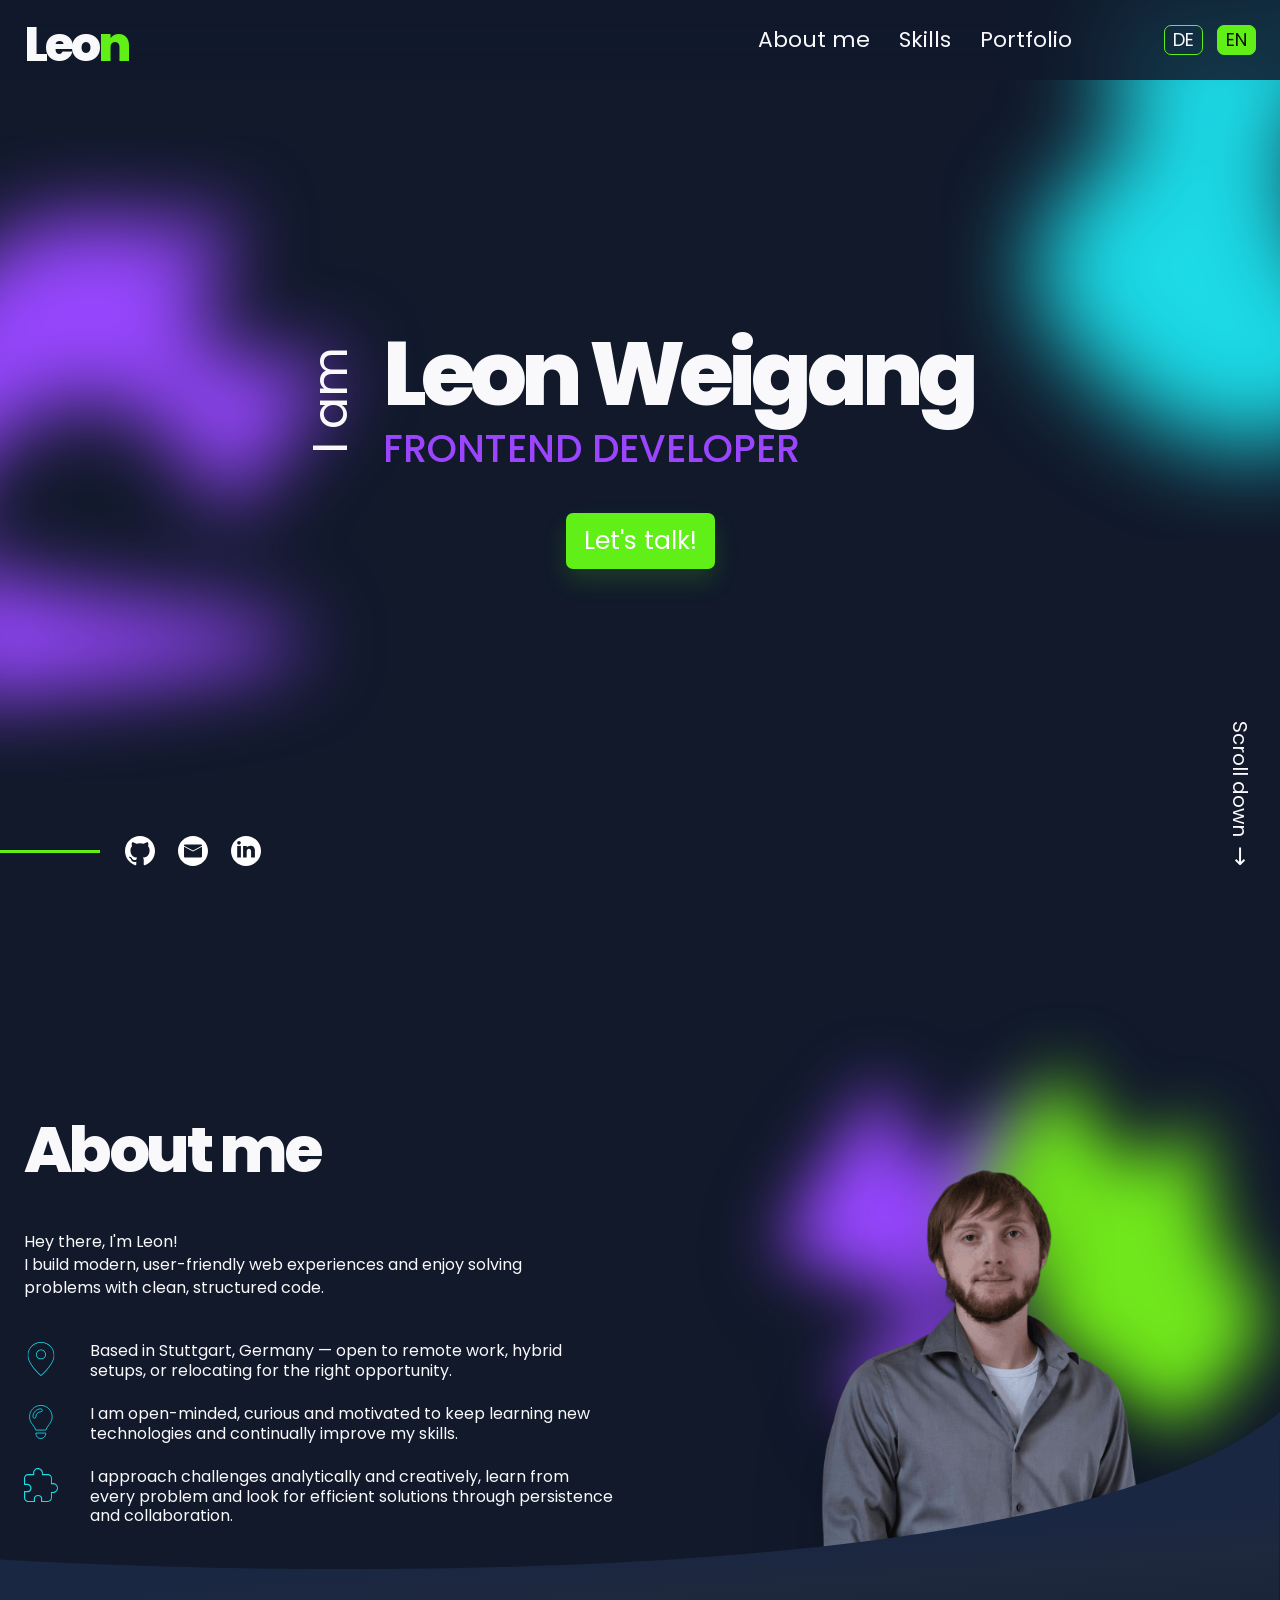
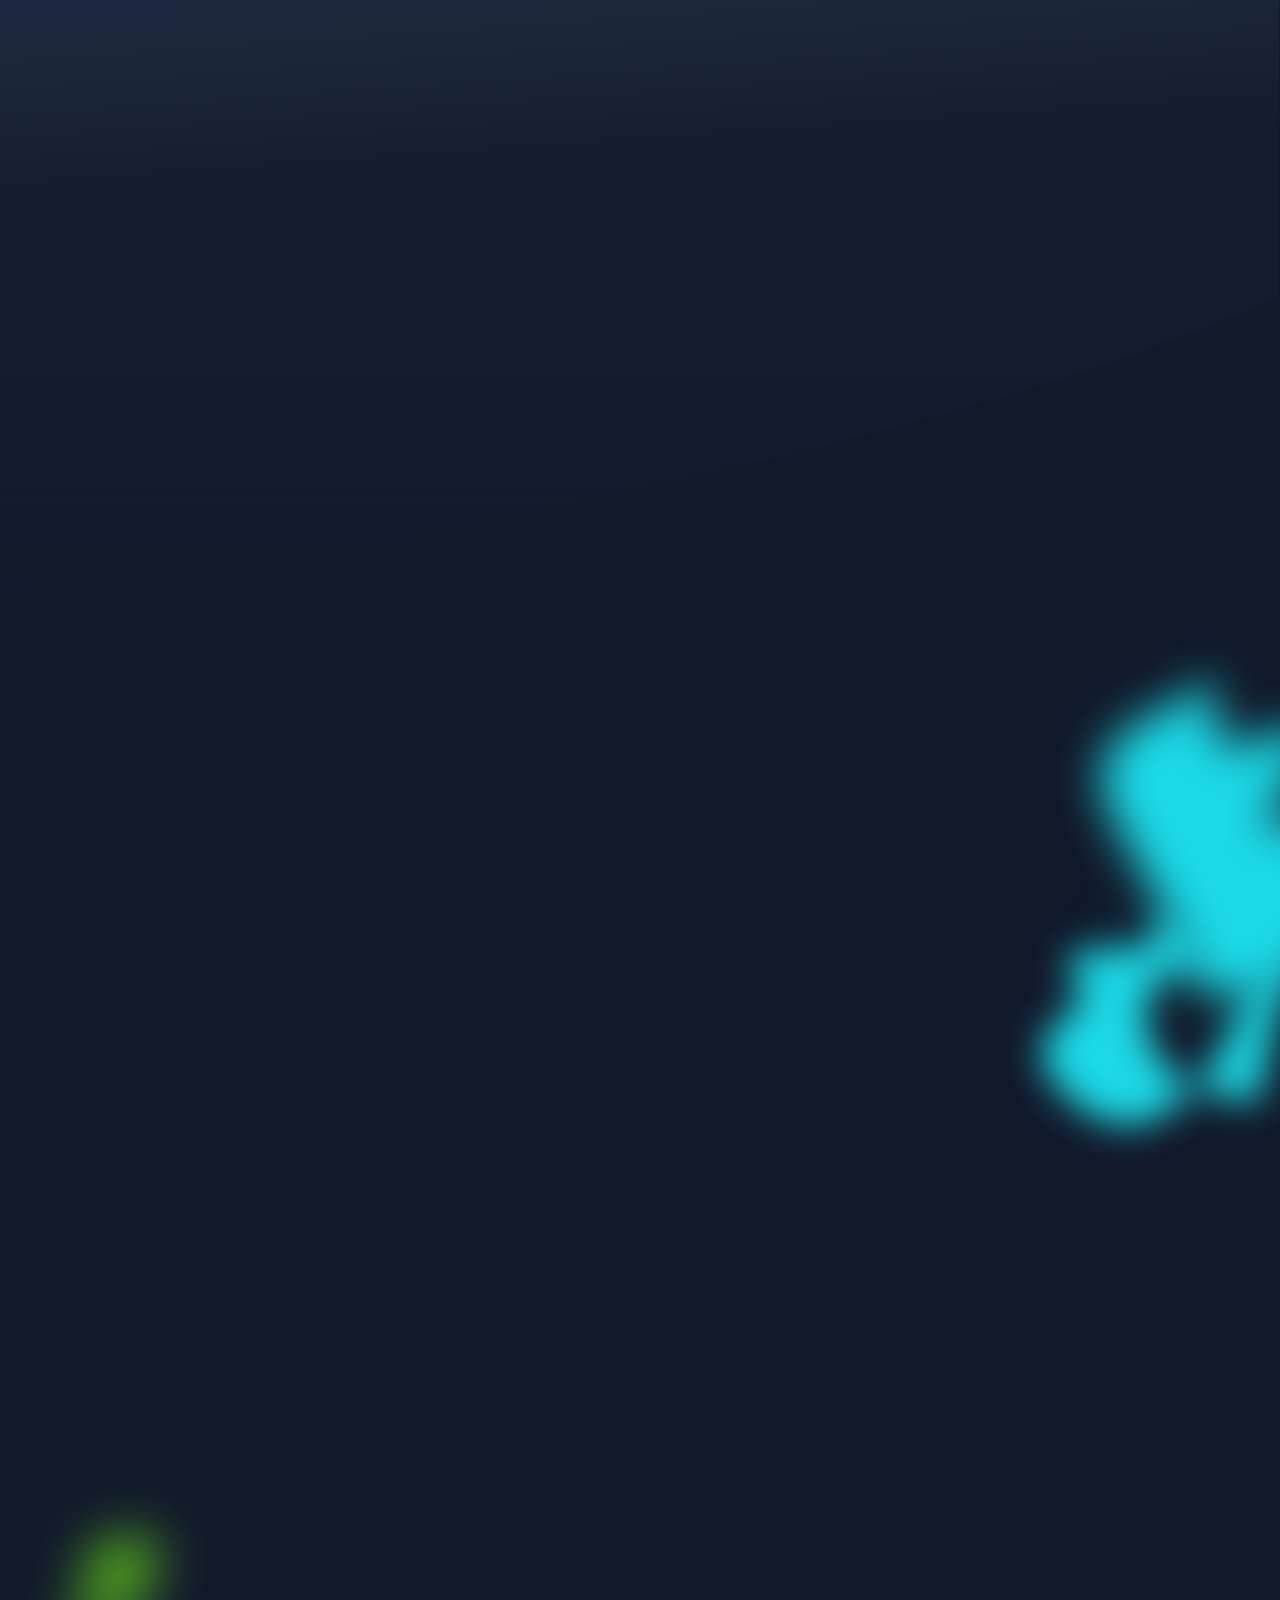
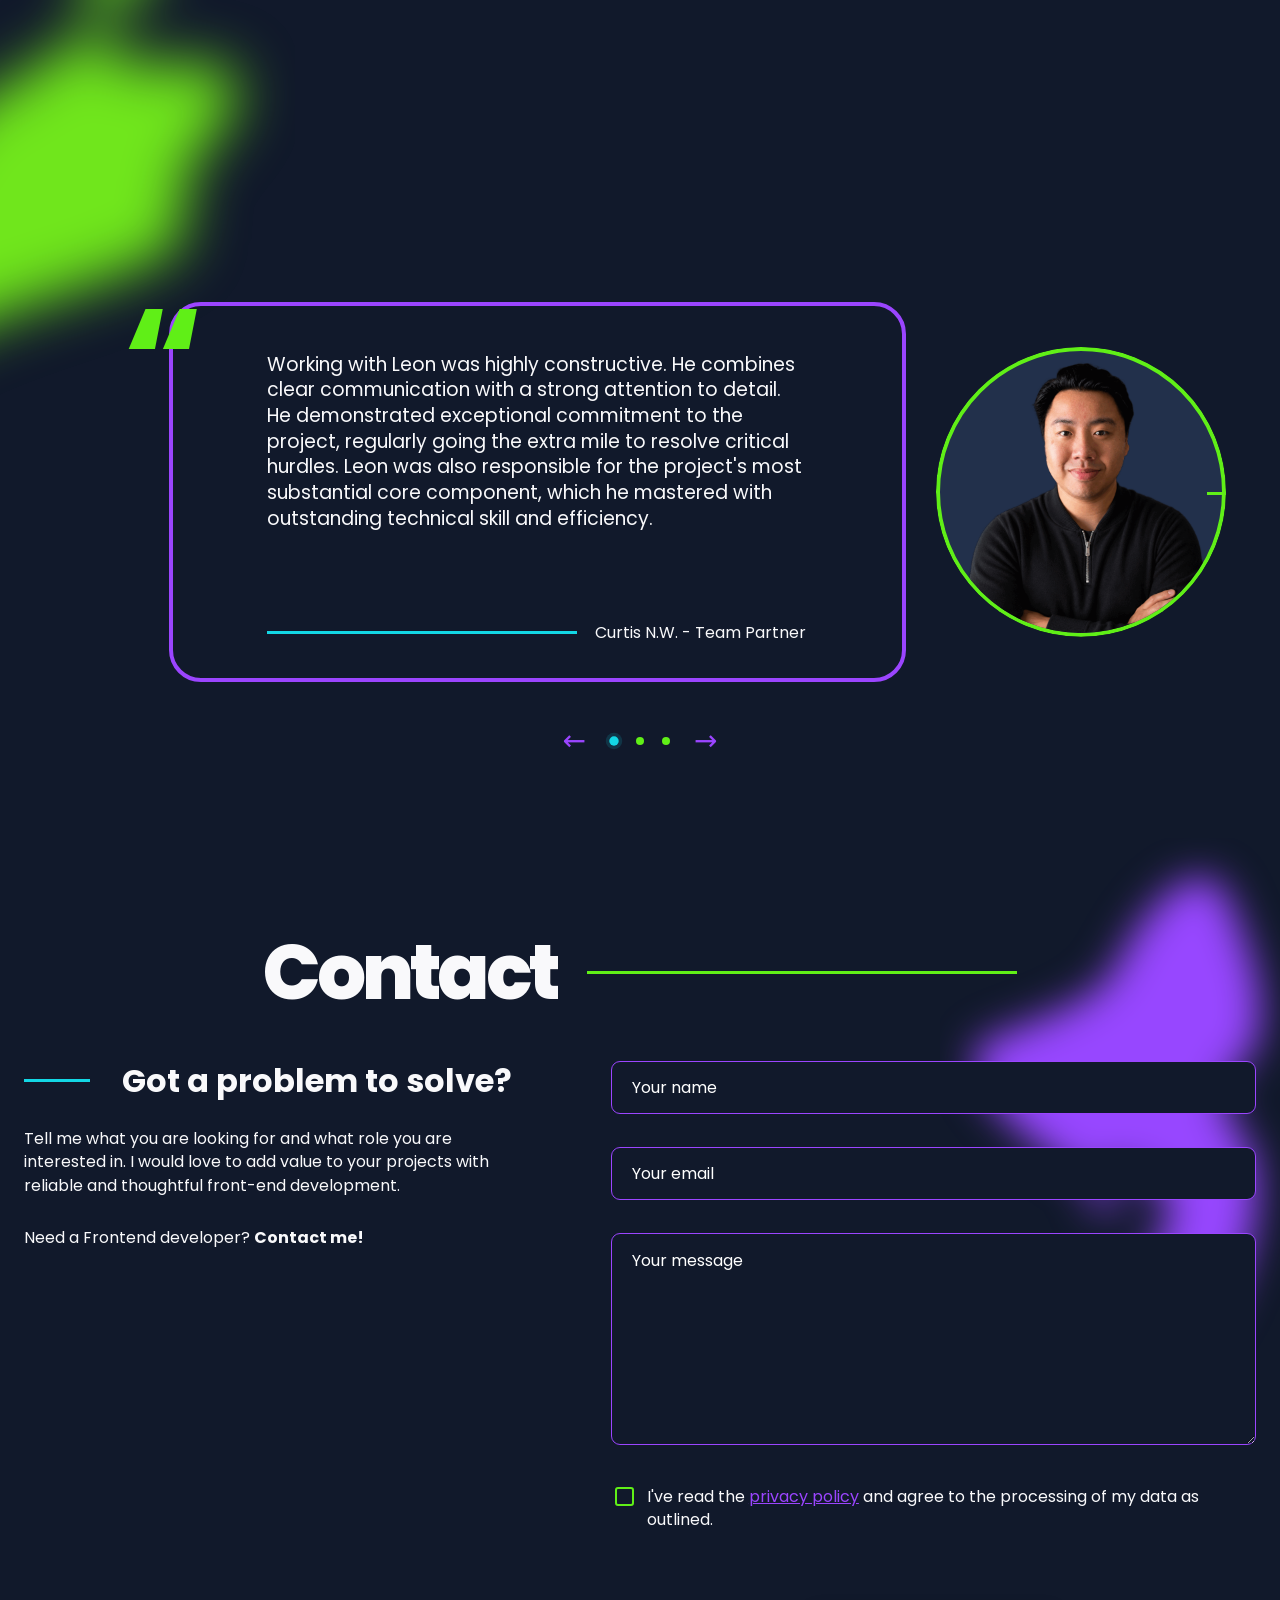
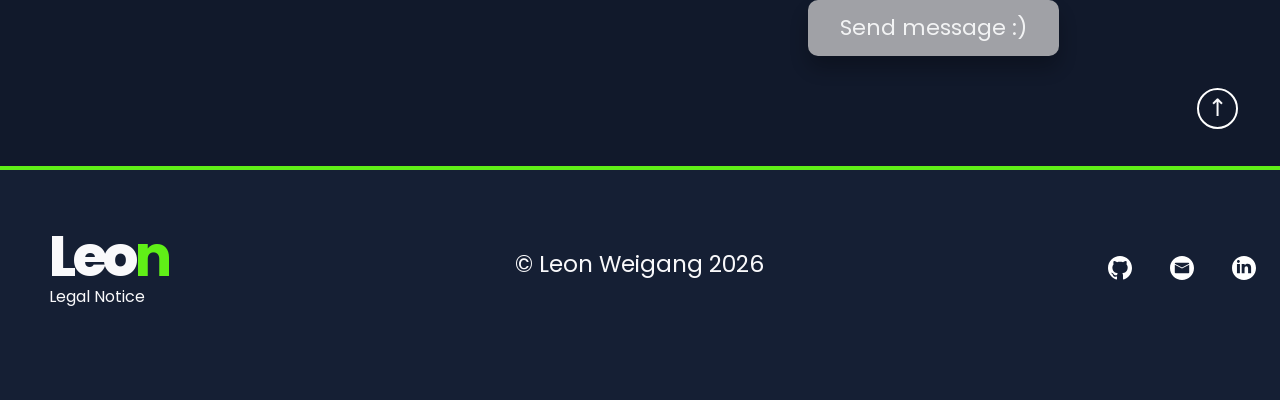
==== index.html @ b639a81b "Update: Enhance email validation, improve mobile menu functionality, and refine styles across variou" ====
<!doctype html>
<html lang="en">

<head>
  <meta charset="utf-8">
  <meta name="viewport" content="width=device-width, initial-scale=1">
  <meta name="description" content="Portfolio of Leon Weigang, Frontend Developer.">
  <meta name="theme-color" content="#11192b">
  <title>Leon Weigang | Portfolio</title>
  <link rel="icon" href="assets/favicon.svg" type="image/svg+xml">
  <link rel="preconnect" href="https://fonts.googleapis.com">
  <link rel="preconnect" href="https://fonts.gstatic.com" crossorigin>
  <link href="https://fonts.googleapis.com/css2?family=Poppins:wght@400;500;600;700;800&display=swap" rel="stylesheet">
  <link rel="stylesheet" href="style.css">
  <script type="module" src="script.js"></script>
</head>

<body>
  <a class="skip-link" href="#main-content" data-i18n="skipContent">Skip to content</a>

  <header class="site-header" id="site-header">
    <div class="page-container header-inner">
      <a class="logo" href="#hero" aria-label="Leon Weigang home" data-i18n-aria="homeAria">
        <span class="logo-white">Leo</span><span class="logo-accent">n</span>
      </a>

      <nav class="desktop-nav" aria-label="Primary navigation">
        <a href="#about" data-i18n="navAbout">About me</a>
        <a href="#skills" data-i18n="navSkills">Skills</a>
        <a href="#portfolio" data-i18n="navPortfolio">Portfolio</a>
      </nav>

      <div class="header-right">
        <div class="language-switch" aria-label="Language switcher" data-i18n-aria="languageSwitcher">
          <button type="button" class="language-button" data-language="de" aria-pressed="false">DE</button>
          <button type="button" class="language-button is-active" data-language="en" aria-pressed="true">EN</button>
        </div>
        <button class="menu-toggle" type="button" aria-expanded="false" aria-controls="mobile-menu"
          aria-label="Open menu" data-i18n-aria="menuOpen">
          <span></span><span></span><span></span>
        </button>
      </div>
    </div>
  </header>

  <aside class="mobile-menu" id="mobile-menu" aria-hidden="true">
    <nav class="mobile-nav" aria-label="Mobile navigation" data-i18n-aria="mobileNavigation">
      <a href="#about" data-i18n="navAbout">About me</a>
      <a href="#skills" data-i18n="navSkills">Skills</a>
      <a href="#portfolio" data-i18n="navPortfolio">Portfolio</a>
      <div class="mobile-nav-footer">
        <button type="button" class="language-button" data-language="de" aria-pressed="false">DE</button>
        <button type="button" class="language-button is-active" data-language="en" aria-pressed="true">EN</button>
      </div>
    </nav>
  </aside>

  <main id="main-content">
    <section class="hero" id="hero" aria-labelledby="hero-title">
      <img class="bg-glow hero-glow-purple" src="assets/backgrounds/purple_shadow_cutted.svg" alt="" aria-hidden="true">
      <img class="bg-glow hero-glow-purple-2" src="assets/backgrounds/blue_shadow_cutted.svg" alt="" aria-hidden="true">

      <div class="page-container hero-content reveal reveal-up">
        <div class="hero-title-row">
          <p class="hero-i-am" data-i18n="heroIAm">I am</p>
          <div>
            <h1 id="hero-title">Leon Weigang</h1>
            <p class="hero-role" data-i18n="heroRole">FRONTEND DEVELOPER</p>
          </div>
        </div>
        <a class="cta-button hero-button" href="#contact" data-i18n="heroCta">Let's talk!</a>
      </div>

      <div class="hero-socials reveal reveal-left" style="--reveal-delay: .25s">
        <span class="accent-line" aria-hidden="true"></span>
        <a href="https://github.com/LeonWeigang-Dev" target="_blank" rel="noopener noreferrer" aria-label="GitHub">
          <img src="assets/hero_section/github_icon.svg" alt="">
        </a>
        <a href="mailto:maxim.orlando@web.de" aria-label="Email">
          <img src="assets/hero_section/mail_icon.svg" alt="">
        </a>
        <a href="https://www.linkedin.com/in/leon-weigang-89b358378/" target="_blank" rel="noopener noreferrer"
          aria-label="LinkedIn">
          <img src="assets/hero_section/linkedin_icon.svg" alt="">
        </a>
      </div>

      <a class="scroll-down" href="#about" aria-label="Scroll to About me" data-i18n-aria="scrollAbout">
        <span data-i18n="scrollDown">Scroll down</span><span class="scroll-arrow" aria-hidden="true">↓</span>
      </a>
    </section>

    <section class="about section" id="about" aria-labelledby="about-title">
      <div class="about-bg-shape" aria-hidden="true"></div>
      <div class="about-bg-green">
        <img src="assets/backgrounds/photo_shadows.svg" alt="" aria-hidden="true">
      </div>
      <div class="page-container about-grid">
        <div class="about-copy reveal reveal-left">
          <h2 class="section-title" data-i18n="aboutTitle">About me</h2>
          <p class="lead-copy" data-i18n-html="aboutLead">Hey there, I'm Leon!<br>
            I'm a frontend developer who enjoys turning ideas into intuitive, responsive and accessible web
            experiences.<br>
            I love learning, improving my skills and creating clean solutions with attention to detail.<br><br>
            Let's connect and create something amazing together!</p>

          <ul class="about-points">
            <li>
              <img src="assets/aboutme_section/located_icon.svg" alt="" aria-hidden="true">
              <span data-i18n="aboutLocated">Where are you located? Are you open to different ways of working, such as
                working remotely or even relocating?</span>
            </li>
            <li>
              <img src="assets/aboutme_section/mindset_icon.svg" alt="" aria-hidden="true">
              <span data-i18n="aboutMindset">Show that you are open-minded. Are you enthusiastic about learning new
                technologies and continually improving your skills?</span>
            </li>
            <li>
              <img src="assets/aboutme_section/problem_icon.svg" alt="" aria-hidden="true">
              <span data-i18n="aboutProblem">A brief description of your problem-solving approach. Do you learn from
                each challenge and search for the most efficient solution? You can include keywords like: analytical
                thinking, creativity, persistence and collaboration.</span>
            </li>
          </ul>
        </div>

        <div class="about-photo-wrap reveal reveal-right" style="--reveal-delay: .1s">
          <img class="about-photo" src="assets/aboutme_section/leon_foto.png" alt="Portrait of Leon Weigang">
        </div>
      </div>
    </section>

    <section class="skills section" id="skills" aria-labelledby="skills-title">
      <img class="skills-bg-image" src="assets/skills_section/bg_skills_about_section.svg" alt="" aria-hidden="true">
      <img class="skills-cyan-glow" src="assets/backgrounds/blue_shadow_2.svg" alt="" aria-hidden="true">
      <div class="page-container skills-grid">
        <div class="skills-list reveal reveal-left">
          <div class="skill-item"><img src="assets/skills_section/html_icon.svg" alt=""><strong>HTML</strong></div>
          <div class="skill-item"><img src="assets/skills_section/css_icon.svg" alt=""><strong>CSS</strong></div>
          <div class="skill-item"><img src="assets/skills_section/javascript_icon.svg"
              alt=""><strong>JavaScript</strong></div>
          <div class="skill-item"><img src="assets/skills_section/typescript_icon.svg"
              alt=""><strong>TypeScript</strong></div>
          <div class="skill-item"><img src="assets/skills_section/angular_icon.svg" alt=""><strong>Angular</strong>
          </div>
          <div class="skill-item"><img src="assets/skills_section/supabase_icon.svg" alt=""><strong>Supabase</strong>
          </div>
          <div class="skill-item"><img src="assets/skills_section/git_icon.svg" alt=""><strong>Git</strong></div>
          <div class="skill-item"><img src="assets/skills_section/api_icon.svg" alt=""><strong>REST-API</strong></div>
          <div class="skill-item"><img src="assets/skills_section/scrum_icon.svg" alt=""><strong>Scrum</strong></div>
          <div class="skill-item"><img src="assets/skills_section/material_design_icon.svg"
              alt=""><strong>Material<br>design</strong></div>
          <div class="skill-item learning" tabindex="0" aria-describedby="learning-popup">
            <img src="assets/skills_section/more_learning_icon.svg" alt="">
            <strong>Continually<br>learning</strong>
            <div class="skill-learning-popup" id="learning-popup" role="tooltip" aria-hidden="true">
              <p data-i18n="learningPopup">I have a special interest in learning</p>
              <div class="skill-learning-popup-items">
                <span data-i18n="learningPython">Python</span>
                <span data-i18n="learningKi">Ki</span>
              </div>
            </div>
          </div>
        </div>

        <div class="skills-copy reveal reveal-right">
          <div class="title-with-line">
            <h2 class="section-title" id="skills-title" data-i18n="skillsTitle">Skills</h2>
            <span aria-hidden="true"></span>
          </div>
          <p data-i18n="skillsText">Highlight your experience of working on different projects using different front-end
            technologies (such as HTML, CSS, JavaScript, etc.) and emphasise your openness to learning and adapting to
            new technologies. Mention the importance of continuing education to keep up with the rapid changes in web
            development.</p>
          <h3 data-i18n-html="skillsQuestion">Looking for <span>another skill?</span></h3>
          <p data-i18n="skillsQuestionText">Reveal enthusiasm for learning new technologies and frameworks.</p>
          <a class="cta-button" href="#contact" data-i18n="getInTouch">Get in touch</a>
        </div>
      </div>
    </section>

    <section class="portfolio section" id="portfolio" aria-labelledby="portfolio-title">
      <img class="portfolio-cyan" src="assets/backgrounds/blue_shadow_1.svg" alt="" aria-hidden="true">
      <img class="portfolio-green" src="assets/backgrounds/green_shadow_skills_portfolio.svg" alt="" aria-hidden="true">
      <div class="page-container portfolio-inner">
        <div class="portfolio-heading reveal reveal-left">
          <div class="heading-accent" aria-hidden="true"></div>
          <div>
            <h2 class="section-title" id="portfolio-title" data-i18n="portfolioTitle">Portfolio</h2>
            <p data-i18n-html="portfolioText">Explore a selection of my work here – Interact with projects<br
                class="desktop-only"> to see my skills in action.</p>
          </div>
        </div>

        <div class="portfolio-grid">
          <article class="project-card reveal reveal-up" style="--reveal-delay: .05s">
            <img class="project-image" src="assets/portfolio_section/elpolloloco_portfolio.png"
              alt="El Pollo Loco project preview" data-i18n-alt="altElPolloLoco">
            <div class="project-hover project-overlay">
              <div class="project-actions">
                <a class="project-button project-button-github" href="https://github.com/LeonWeigang-Dev/el_pollo_loco"
                  target="_blank" rel="noopener noreferrer" data-i18n="github">Github</a>
                <a class="project-button project-button-live"
                  href="https://leonweigang.developerakademie.net/el_pollo_loco/" target="_blank"
                  rel="noopener noreferrer" data-i18n="liveTest">Live test</a>
              </div>
              <div class="project-info">
                <h3 data-i18n="projectElPolloLocoTitle">El Pollo Loco</h3>
                <p data-i18n="projectElPolloLocoDescription">Jump, run and throw game based on object-oriented approach.
                  Help Pepe to find coins and tabasco salsa to fight against the crazy hen.</p>
                <p class="project-tech" data-i18n="projectElPolloLocoTech">JavaScript | HTML | CSS</p>
              </div>
            </div>
          </article>

          <article class="project-card reveal reveal-up" style="--reveal-delay: .1s">
            <img class="project-image" src="assets/portfolio_section/join_portfolio.png" alt="JOIN project preview"
              data-i18n-alt="altJoin">
            <div class="project-hover project-overlay">
              <div class="project-actions">
                <a class="project-button project-button-github" href="https://github.com/LeonWeigang-Dev/join"
                  target="_blank" rel="noopener noreferrer" data-i18n="github">Github</a>
                <a class="project-button project-button-live" href="https://leonweigang.developerakademie.net/join/"
                  target="_blank" rel="noopener noreferrer" data-i18n="liveTest">Live test</a>
              </div>
              <div class="project-info">
                <h3 data-i18n="projectJoinTitle">Join</h3>
                <p data-i18n="projectJoinDescription">Task manager inspired by the Kanban System. Create and organize
                  tasks using drag and drop functions, assign users and categories.</p>
                <p class="project-tech" data-i18n="projectJoinTech">Angular | TypeScript | HTML | CSS | Firebase</p>
              </div>
            </div>
          </article>

          <!-- <article class="project-card reveal reveal-up" style="--reveal-delay: .15s">
            <img class="project-image" src="assets/portfolio_section/daBubble_portfolio.png"
              alt="daBubble project preview" data-i18n-alt="altDaBubble">
            <div class="project-hover project-overlay">
              <div class="project-actions">
                <a class="project-button project-button-github" href="#"
                  aria-disabled="true" data-i18n="github">Github</a>
                <a class="project-button project-button-live" href="#"
                  aria-disabled="true" data-i18n="liveTest">Live test</a>
              </div>
              <div class="project-info">
                <h3 data-i18n="projectDaBubbleTitle">daBubble</h3>
                <p data-i18n="projectPlaceholderDescription">Add the project description here.</p>
                <p class="project-tech" data-i18n="projectPlaceholderTech">Add technologies here.</p>
              </div>
            </div>
          </article> -->

          <!-- <article class="project-card reveal reveal-up" style="--reveal-delay: .2s">
            <img class="project-image" src="assets/portfolio_section/pokedex_portfolio.png"
              alt="Pokédex project preview" data-i18n-alt="altPokedex">
            <div class="project-hover project-overlay">
              <div class="project-actions">
                <a class="project-button project-button-github" href="#"
                  aria-disabled="true" data-i18n="github">Github</a>
                <a class="project-button project-button-live" href="#"
                  aria-disabled="true" data-i18n="liveTest">Live test</a>
              </div>
              <div class="project-info">
                <h3 data-i18n="projectPokedexTitle">Pokédex</h3>
                <p data-i18n="projectPlaceholderDescription">Add the project description here.</p>
                <p class="project-tech" data-i18n="projectPlaceholderTech">Add technologies here.</p>
              </div>
            </div>
          </article> -->
        </div>
      </div>
    </section>

    <section class="testimonial section" aria-labelledby="testimonial-title">
      <h2 id="testimonial-title" class="sr-only" data-i18n="testimonialSection">Testimonials</h2>
      <div class="page-container testimonial-inner reveal reveal-up">
        <div class="quote-mark" aria-hidden="true">“</div>
        <article class="testimonial-card" aria-live="polite">
          <p data-testimonial-text>Working with Leon was highly constructive. He combines clear communication with a
            strong attention to detail. He demonstrated exceptional commitment to the project, regularly going the extra
            mile to resolve critical hurdles. Leon was also responsible for the project's most substantial core
            component,
            which he mastered with outstanding technical skill and efficiency.</p>
          <div class="testimonial-author-line">
            <span></span>
            <span data-testimonial-author>Curtis N.W. - Team Partner</span>
          </div>
        </article>
        <div class="testimonial-person">
          <img src="assets/testimonial_section/curtis.png" alt="testimonial portrait" data-testimonial-image>
        </div>
      </div>
      <div class="testimonial-controls" aria-label="Testimonial controls" data-i18n-aria="testimonialControls">
        <button type="button" aria-label="Previous testimonial" data-i18n-aria="previousTestimonial">←</button>
        <button type="button" class="dot is-active" aria-label="Testimonial 1" data-testimonial-index="0"></button>
        <button type="button" class="dot" aria-label="Testimonial 2" data-testimonial-index="1"></button>
        <button type="button" class="dot" aria-label="Testimonial 3" data-testimonial-index="2"></button>
        <button type="button" aria-label="Next testimonial" data-i18n-aria="nextTestimonial">→</button>
      </div>
    </section>

    <section class="contact section" id="contact" aria-labelledby="contact-title">
      <img class="contact-purple" src="assets/backgrounds/purple_shadow_footer_V2.svg" alt="" aria-hidden="true">
      <div class="page-container contact-inner">
        <div class="contact-heading reveal reveal-up">
          <h2 class="section-title" id="contact-title" data-i18n="contactTitle">Contact</h2>
          <span aria-hidden="true"></span>
        </div>
        <div class="contact-grid">
          <div class="contact-copy reveal reveal-left">
            <div class="contact-copy-title"><span aria-hidden="true"></span>
              <h3 data-i18n="contactHeading">Got a problem to solve?</h3>
            </div>
            <p data-i18n="contactText">Encourage people to contact you and describe what role you are interested in.
              Show that you will add value to their projects through your work.</p>
            <p data-i18n-html="contactCta">Need a Frontend developer? <strong>Contact me!</strong></p>
          </div>

          <form class="contact-form reveal reveal-right" id="contact-form" action="send_mail.php" method="post"
            novalidate>
            <label>
              <span class="sr-only" data-i18n="nameLabel">Your name</span>
              <input id="name" name="name" type="text" autocomplete="name" placeholder="Your name"
                data-i18n-placeholder="namePlaceholder" minlength="2" required>
            </label>
            <p class="field-error" id="name-error" aria-live="polite"></p>
            <label>
              <span class="sr-only" data-i18n="emailLabel">Your email</span>
              <input id="email" name="email" type="email" autocomplete="email" placeholder="Your email"
                data-i18n-placeholder="emailPlaceholder" required>
            </label>
            <p class="field-error" id="email-error" aria-live="polite"></p>
            <label>
              <span class="sr-only" data-i18n="messageLabel">Your message</span>
              <textarea id="message" name="message" rows="6" minlength="10" placeholder="Your message"
                data-i18n-placeholder="messagePlaceholder" required></textarea>
            </label>
            <p class="field-error" id="message-error" aria-live="polite"></p>
            <label class="privacy-row">
              <input id="privacy" name="privacy" type="checkbox" required>
              <span data-i18n-html="privacyConsent">I've read the <a href="privacy-policy.html">privacy policy</a> and
                agree to the processing of my data as outlined.</span>
            </label>
            <p class="field-error" id="privacy-error" aria-live="polite"></p>
            <button class="send-button" id="submit-button" type="submit" disabled data-i18n="sendMessage">Send message
              :)</button>
            <p class="form-status" id="form-status" role="status" aria-live="polite"></p>
          </form>
        </div>
        <a class="back-to-top" href="#hero" aria-label="Back to top" data-i18n-aria="backToTop">↑</a>
      </div>
    </section>
  </main>

  <footer class="footer">
    <div class="page-container footer-inner">
      <div class="footer-left">
        <a class="footer-logo" href="legal-notice.html" aria-label="Leon Weigang home"><span>Leo</span><b>n</b></a>
        <a href="legal-notice.html" data-i18n="legalNotice">Legal Notice</a>
      </div>
      <p>© Leon Weigang 2026</p>
      <div class="footer-socials">
        <a href="https://github.com/LeonWeigang-Dev" target="_blank" rel="noopener noreferrer" aria-label="GitHub"><img
            src="assets/footer_section/github_icon.svg" alt=""></a>
        <a href="mailto:maxim.orlando@web.de" aria-label="Email"><img src="assets/footer_section/mail_icon.svg"
            alt=""></a>
        <a href="https://www.linkedin.com/in/leon-weigang-89b358378/" target="_blank" rel="noopener noreferrer"
          aria-label="LinkedIn"><img src="assets/footer_section/linkedIn_icon.svg" alt=""></a>
      </div>
    </div>
  </footer>
</body>

</html>
---- style.css ----
@import url("./styles/base.css");
@import url("./styles/header-footer.css");
@import url("./styles/sections.css");
@import url("./styles/animations.css");
@import url("./styles/legal.css");
@import url("./styles/responsive.css");
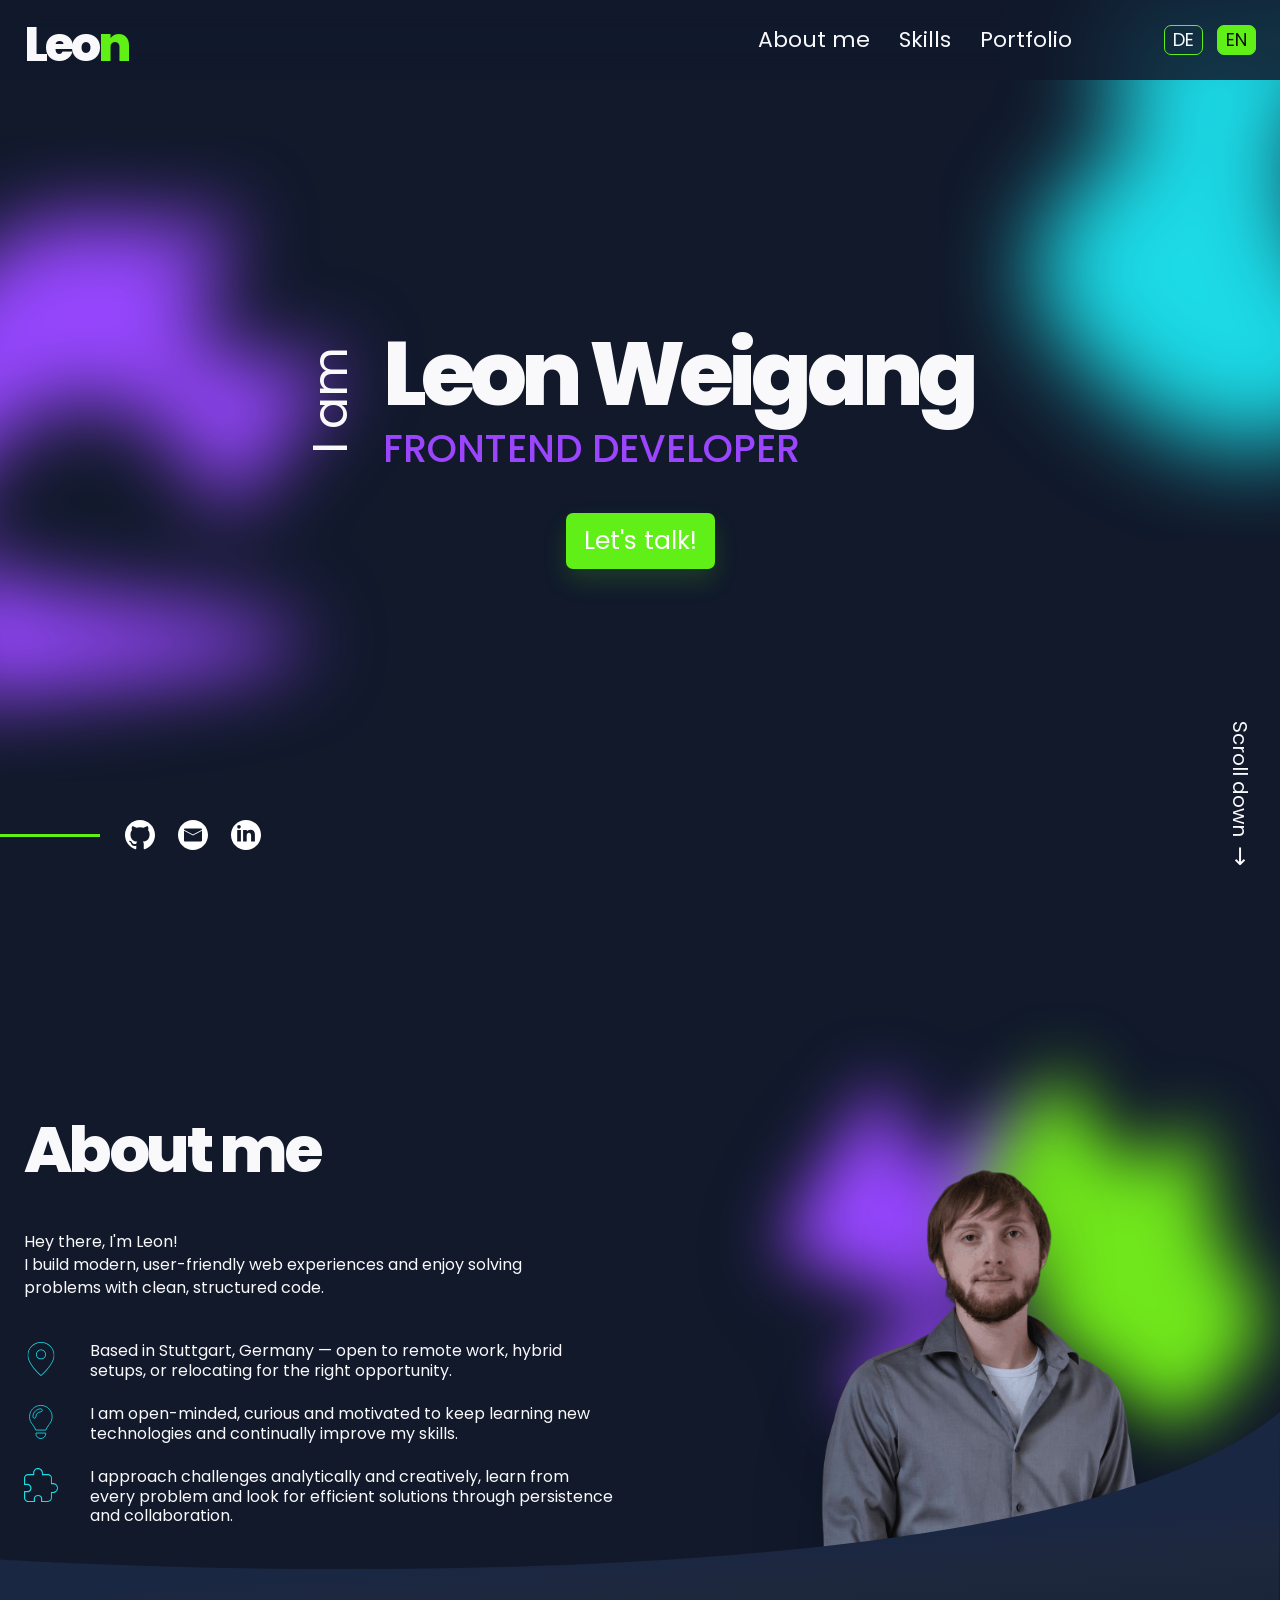
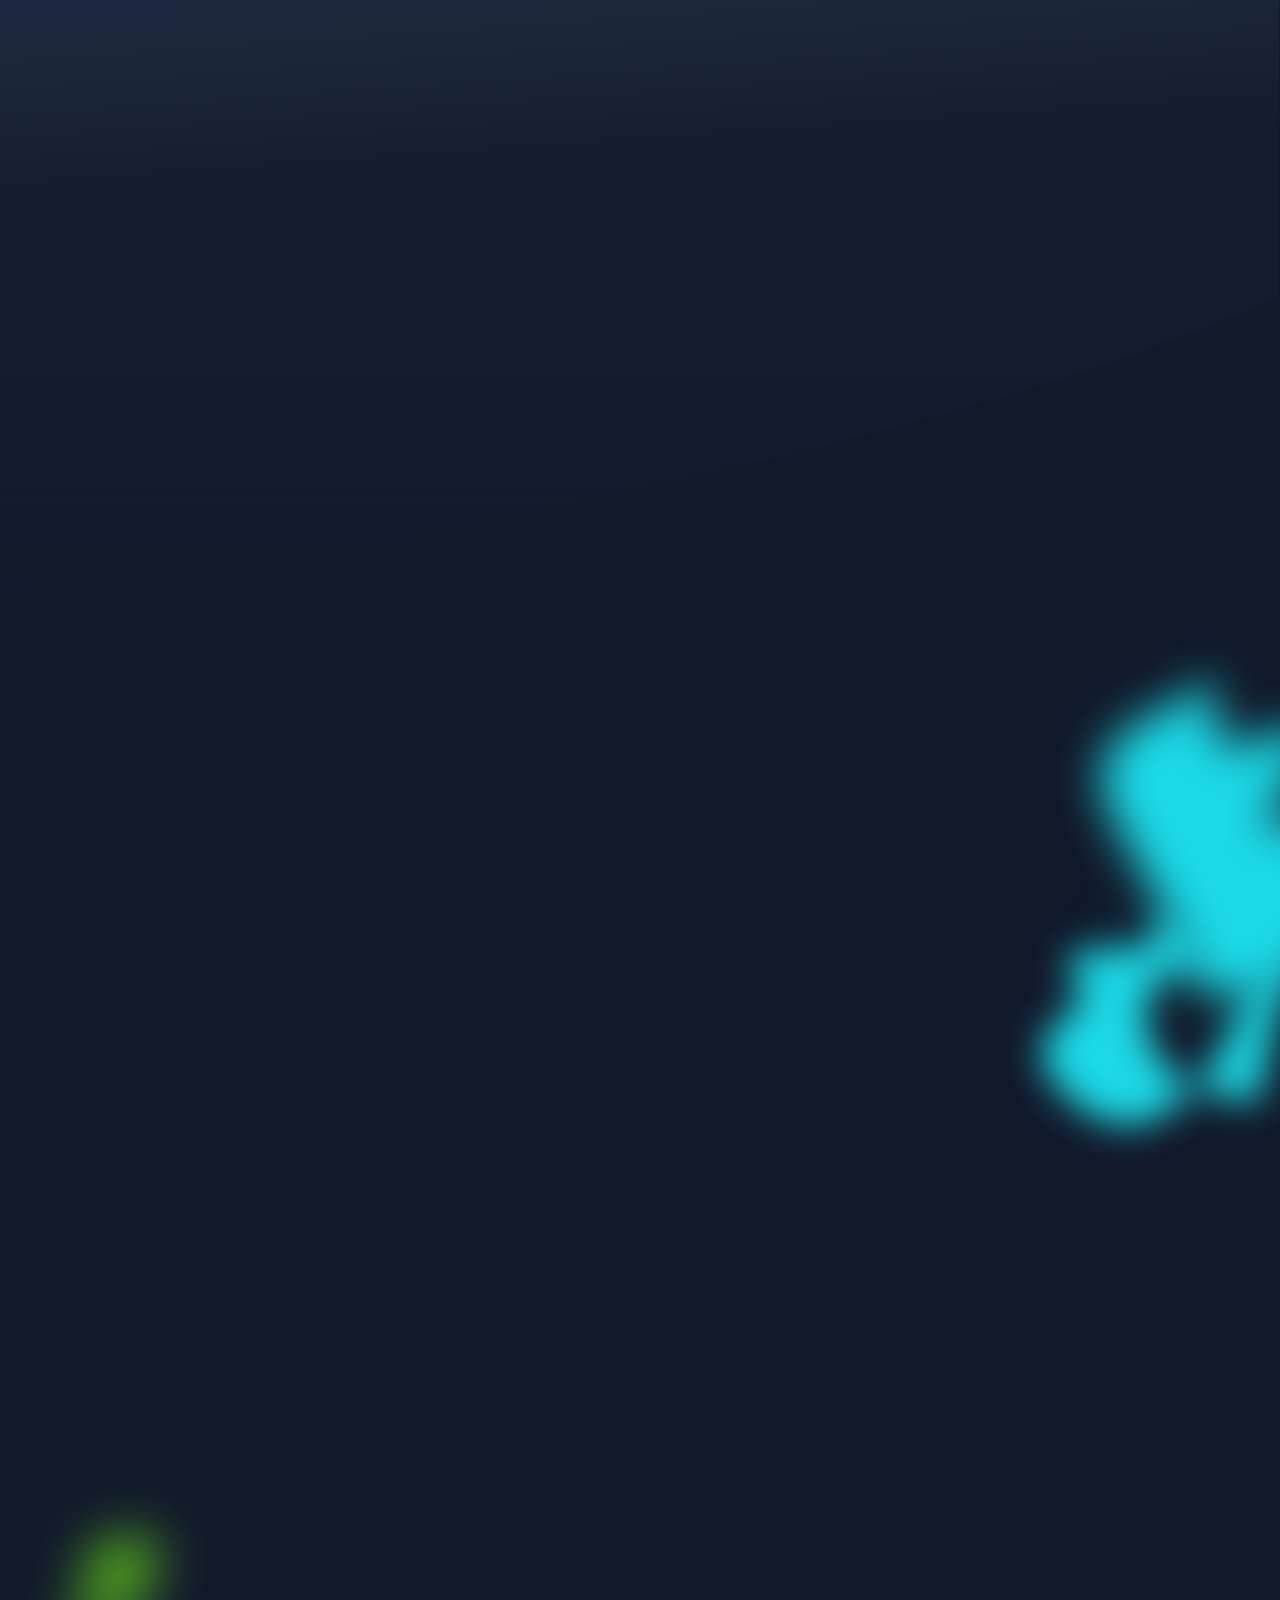
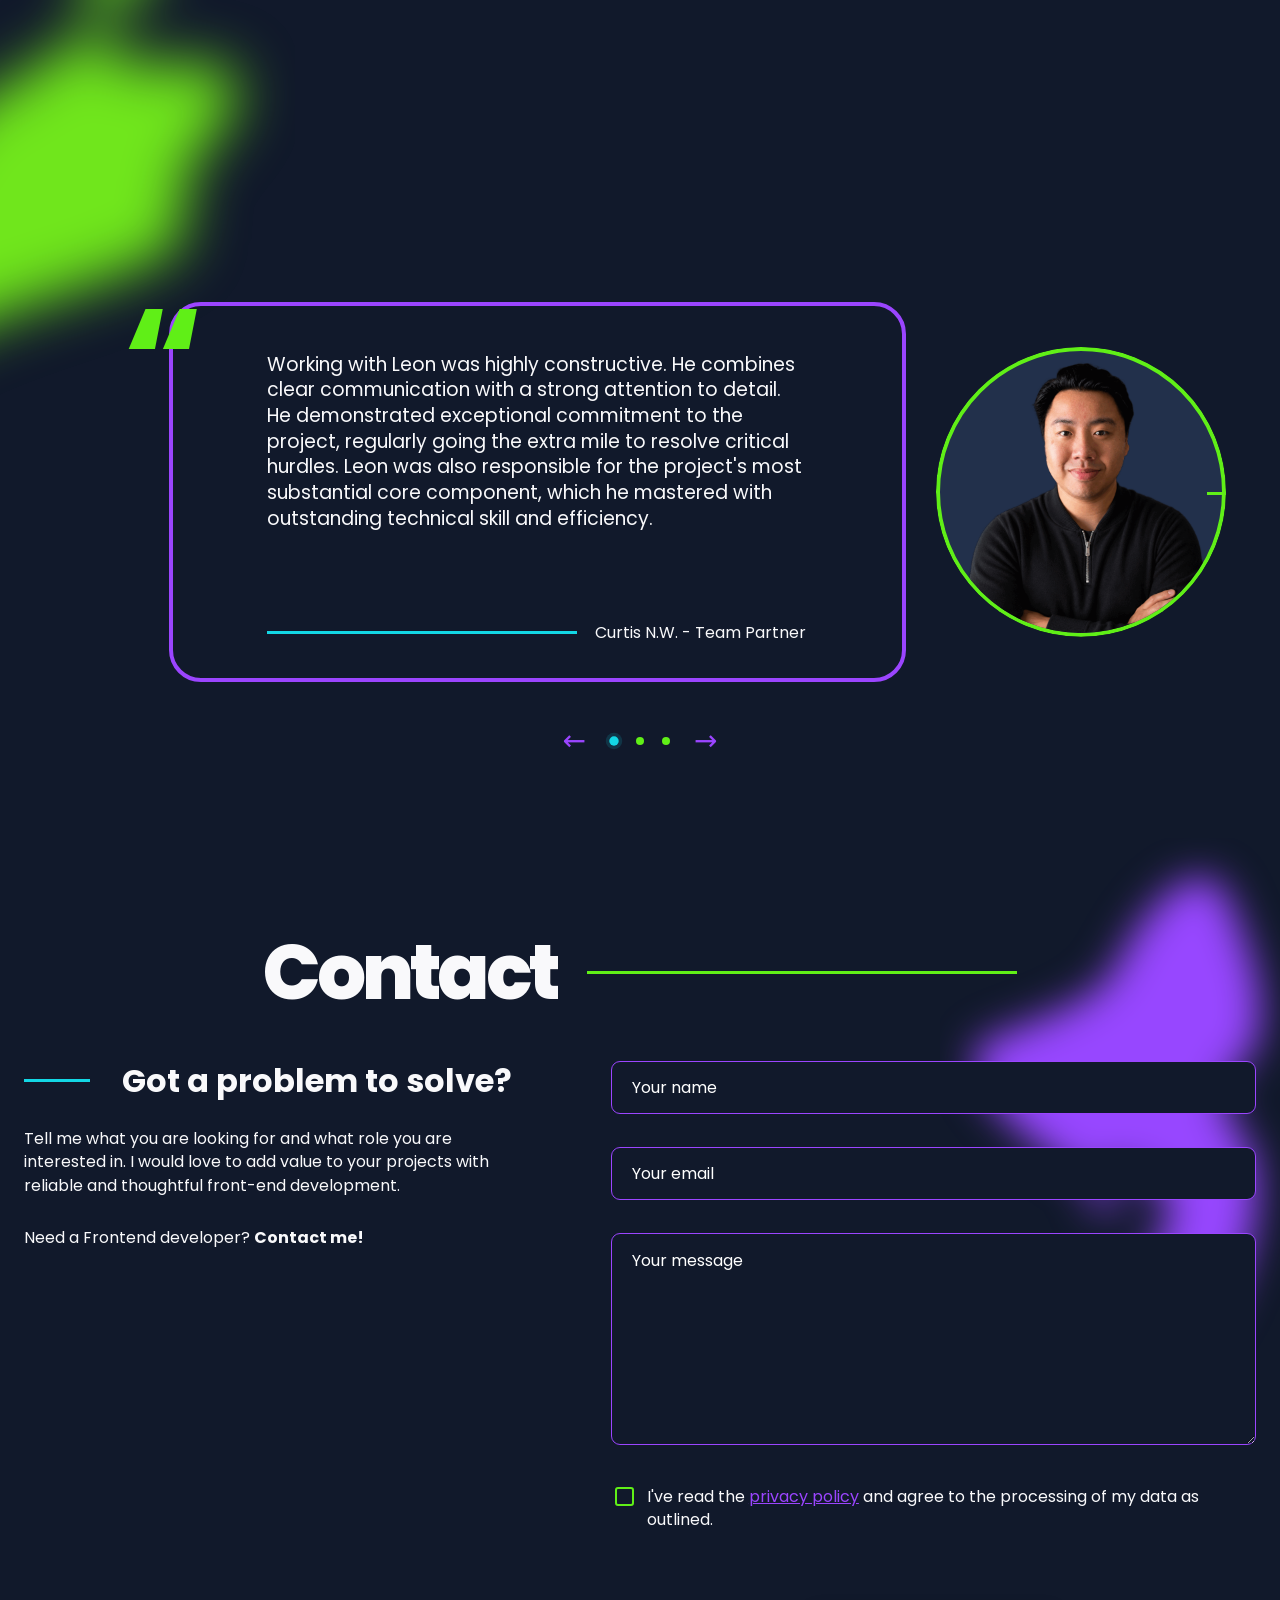
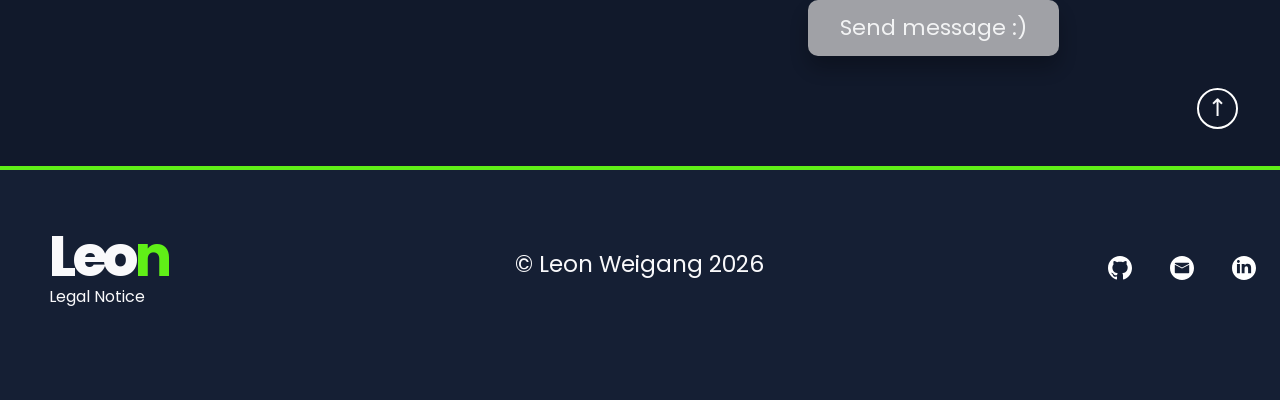
==== commit 2131e5d7: "Update: Refactor project links, adjust title translations, and enhance responsive styles" ====
--- a/index.html
+++ b/index.html
@@ -6,7 +6,7 @@
   <meta name="viewport" content="width=device-width, initial-scale=1">
   <meta name="description" content="Portfolio of Leon Weigang, Frontend Developer.">
   <meta name="theme-color" content="#11192b">
-  <title>Leon Weigang | Portfolio</title>
+  <title>Leon Weigang</title>
   <link rel="icon" href="assets/favicon.svg" type="image/svg+xml">
   <link rel="preconnect" href="https://fonts.googleapis.com">
   <link rel="preconnect" href="https://fonts.gstatic.com" crossorigin>
@@ -25,9 +25,9 @@
       </a>
 
       <nav class="desktop-nav" aria-label="Primary navigation">
-        <a href="#about" data-i18n="navAbout">About me</a>
-        <a href="#skills" data-i18n="navSkills">Skills</a>
-        <a href="#portfolio" data-i18n="navPortfolio">Portfolio</a>
+        <a href="#aboutTitle" data-i18n="navAbout">About me</a>
+        <a href="#skills-title" data-i18n="navSkills">Skills</a>
+        <a href="#portfolio-title" data-i18n="navPortfolio">Portfolio</a>
       </nav>
 
       <div class="header-right">
@@ -45,9 +45,9 @@
 
   <aside class="mobile-menu" id="mobile-menu" aria-hidden="true">
     <nav class="mobile-nav" aria-label="Mobile navigation" data-i18n-aria="mobileNavigation">
-      <a href="#about" data-i18n="navAbout">About me</a>
-      <a href="#skills" data-i18n="navSkills">Skills</a>
-      <a href="#portfolio" data-i18n="navPortfolio">Portfolio</a>
+      <a href="#aboutTitle" data-i18n="navAbout">About me</a>
+      <a href="#skills-title" data-i18n="navSkills">Skills</a>
+      <a href="#portfolio-title" data-i18n="navPortfolio">Portfolio</a>
       <div class="mobile-nav-footer">
         <button type="button" class="language-button" data-language="de" aria-pressed="false">DE</button>
         <button type="button" class="language-button is-active" data-language="en" aria-pressed="true">EN</button>
@@ -90,14 +90,14 @@
       </a>
     </section>
 
-    <section class="about section" id="about" aria-labelledby="about-title">
+    <section class="about section" aria-labelledby="about-title">
       <div class="about-bg-shape" aria-hidden="true"></div>
       <div class="about-bg-green">
         <img src="assets/backgrounds/photo_shadows.svg" alt="" aria-hidden="true">
       </div>
       <div class="page-container about-grid">
         <div class="about-copy reveal reveal-left">
-          <h2 class="section-title" data-i18n="aboutTitle">About me</h2>
+          <h2 class="section-title" id="aboutTitle" data-i18n="aboutTitle">About me</h2>
           <p class="lead-copy" data-i18n-html="aboutLead">Hey there, I'm Leon!<br>
             I'm a frontend developer who enjoys turning ideas into intuitive, responsive and accessible web
             experiences.<br>
@@ -200,9 +200,8 @@
               <div class="project-actions">
                 <a class="project-button project-button-github" href="https://github.com/LeonWeigang-Dev/el_pollo_loco"
                   target="_blank" rel="noopener noreferrer" data-i18n="github">Github</a>
-                <a class="project-button project-button-live"
-                  href="https://leonweigang.developerakademie.net/el_pollo_loco/" target="_blank"
-                  rel="noopener noreferrer" data-i18n="liveTest">Live test</a>
+                <a class="project-button project-button-live" href="https://www.el-pollo-loco.leon-weigang.de/"
+                  target="_blank" rel="noopener noreferrer" data-i18n="liveTest">Live test</a>
               </div>
               <div class="project-info">
                 <h3 data-i18n="projectElPolloLocoTitle">El Pollo Loco</h3>
@@ -220,8 +219,8 @@
               <div class="project-actions">
                 <a class="project-button project-button-github" href="https://github.com/LeonWeigang-Dev/join"
                   target="_blank" rel="noopener noreferrer" data-i18n="github">Github</a>
-                <a class="project-button project-button-live" href="https://leonweigang.developerakademie.net/join/"
-                  target="_blank" rel="noopener noreferrer" data-i18n="liveTest">Live test</a>
+                <a class="project-button project-button-live" href="https://www.join.leon-weigang.de/" target="_blank"
+                  rel="noopener noreferrer" data-i18n="liveTest">Live test</a>
               </div>
               <div class="project-info">
                 <h3 data-i18n="projectJoinTitle">Join</h3>
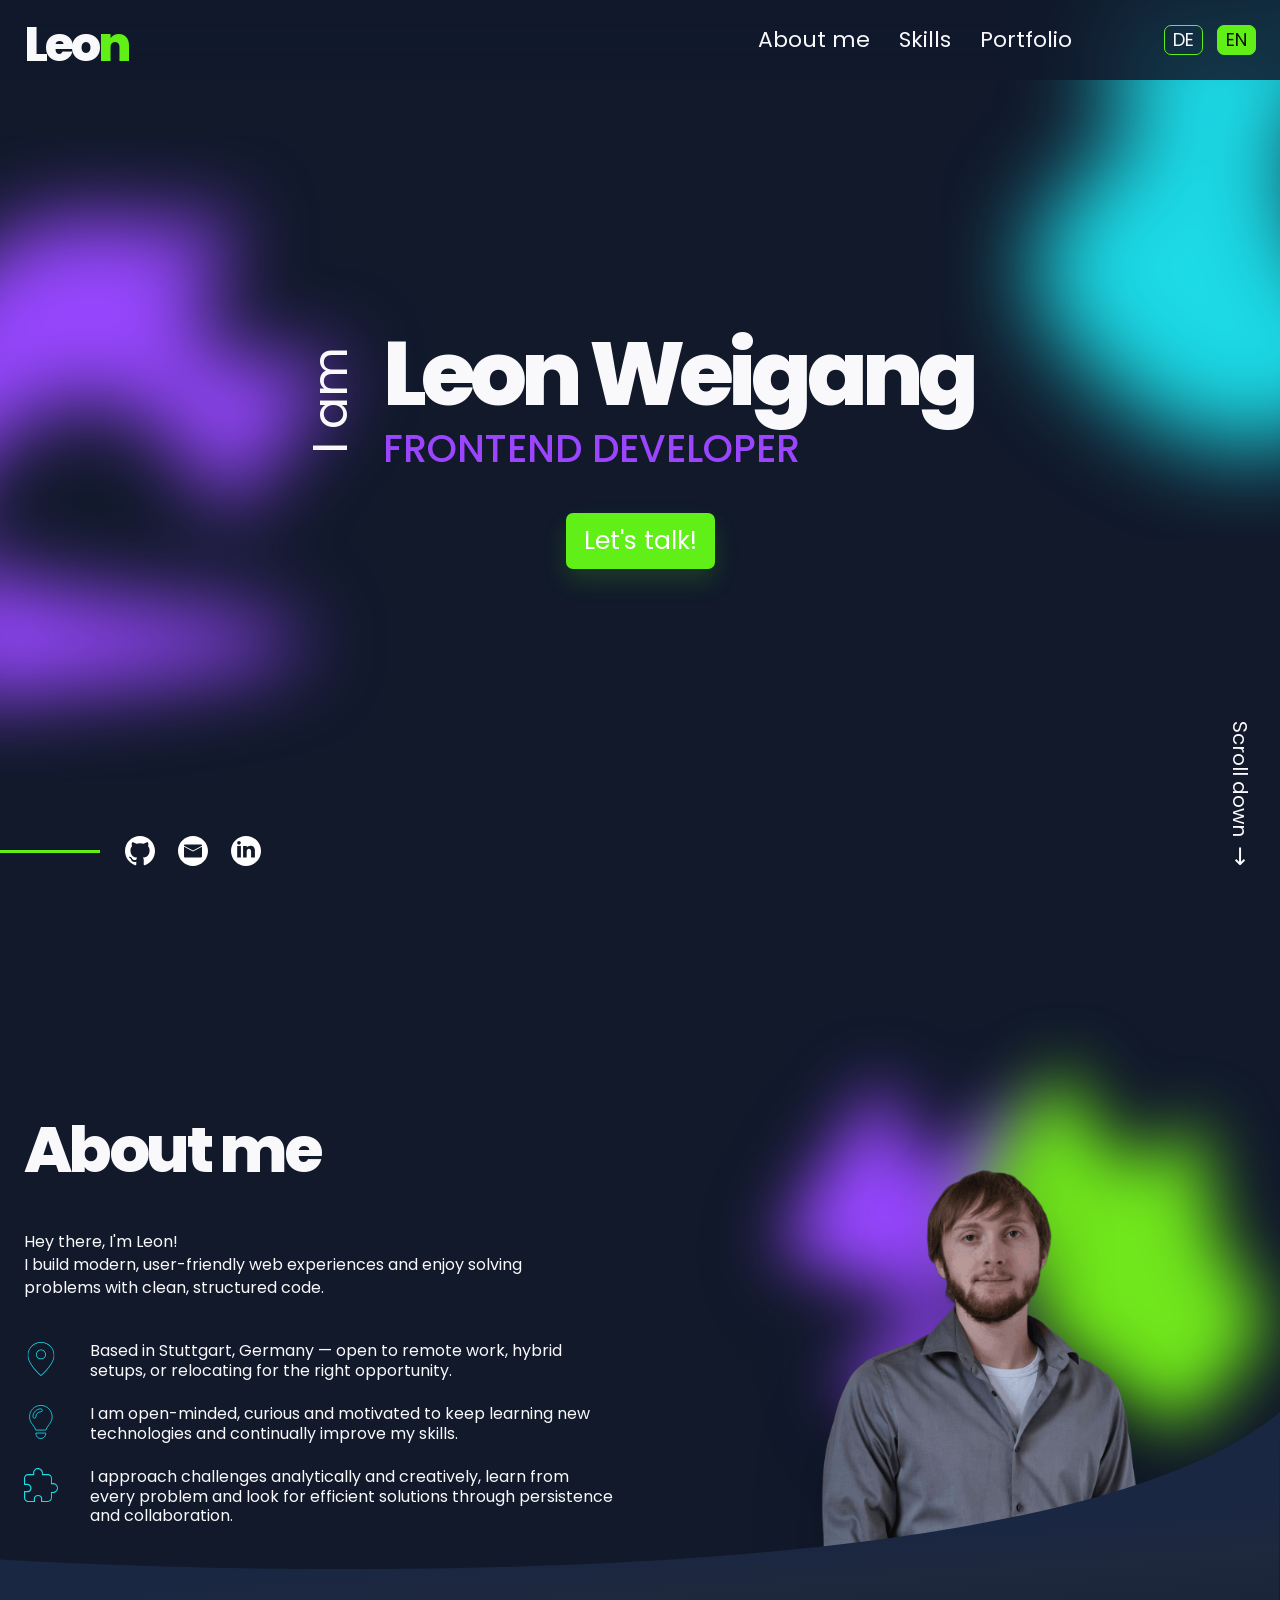
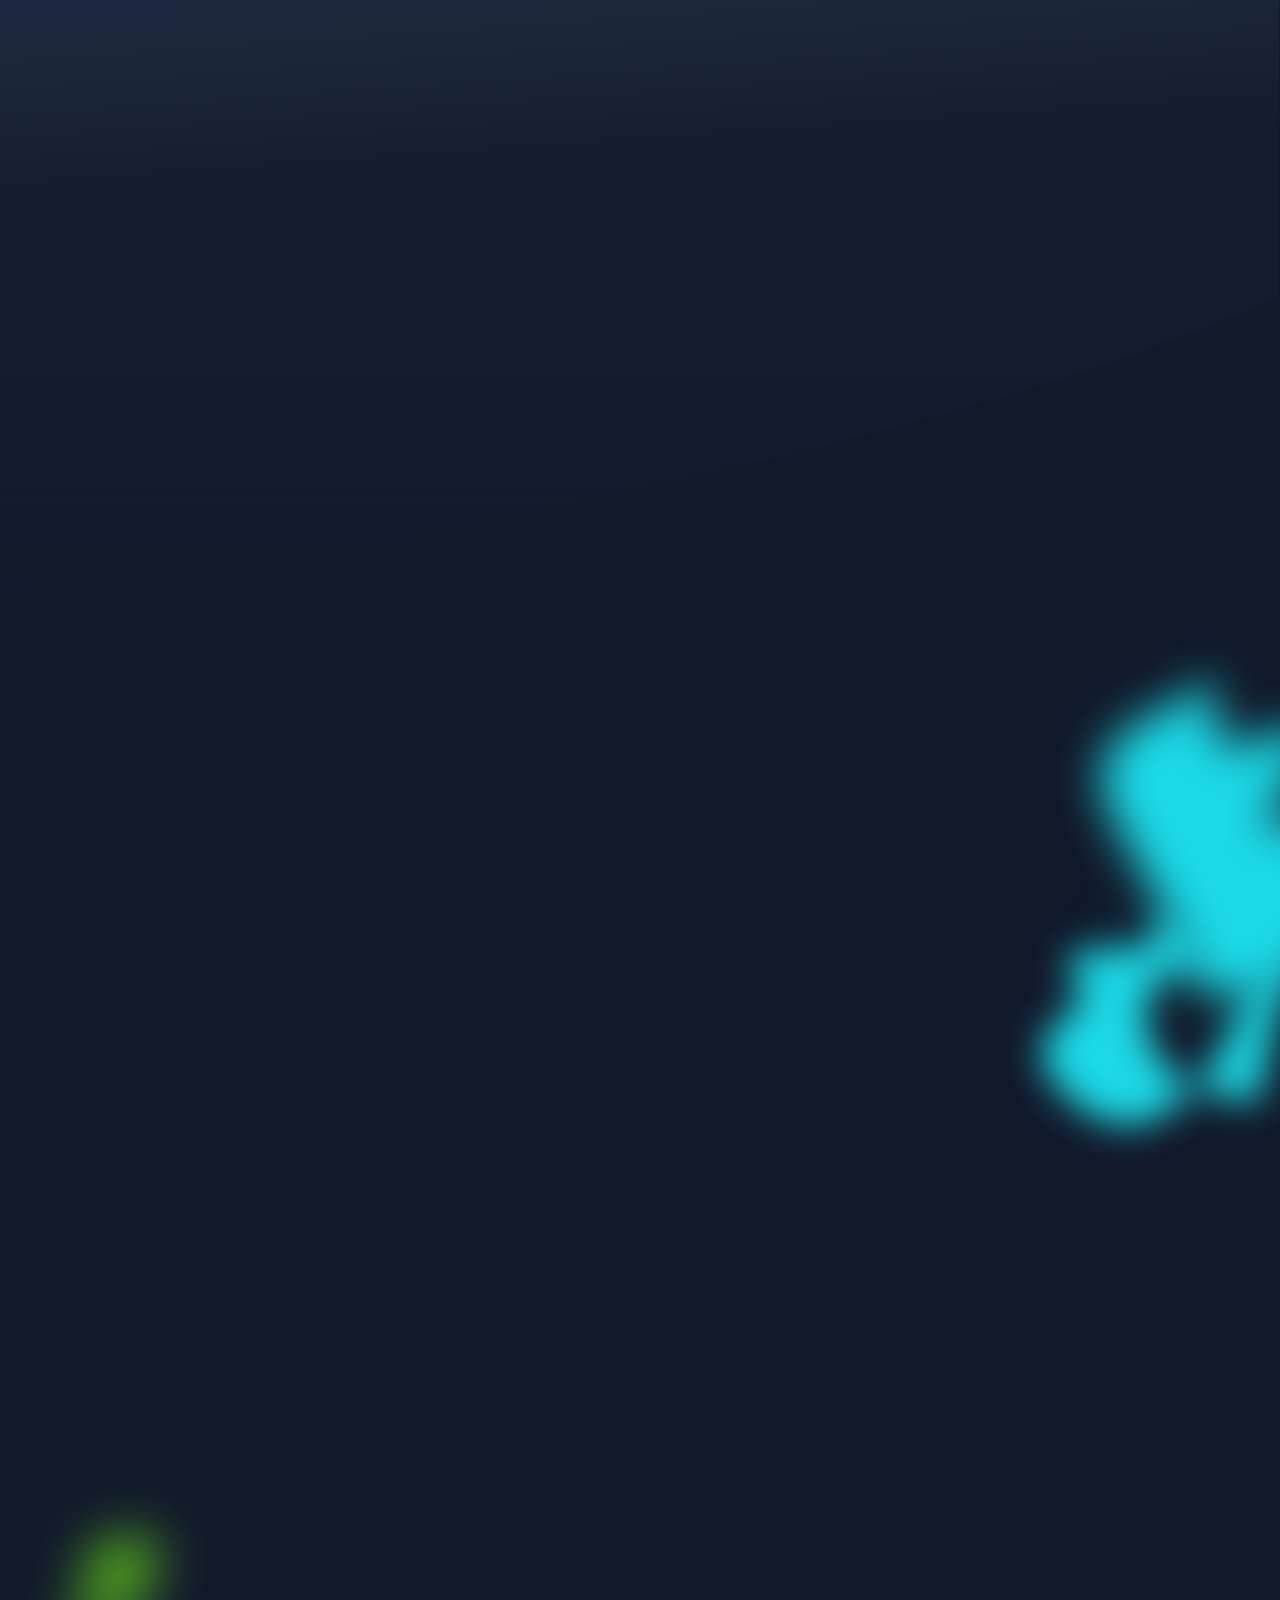
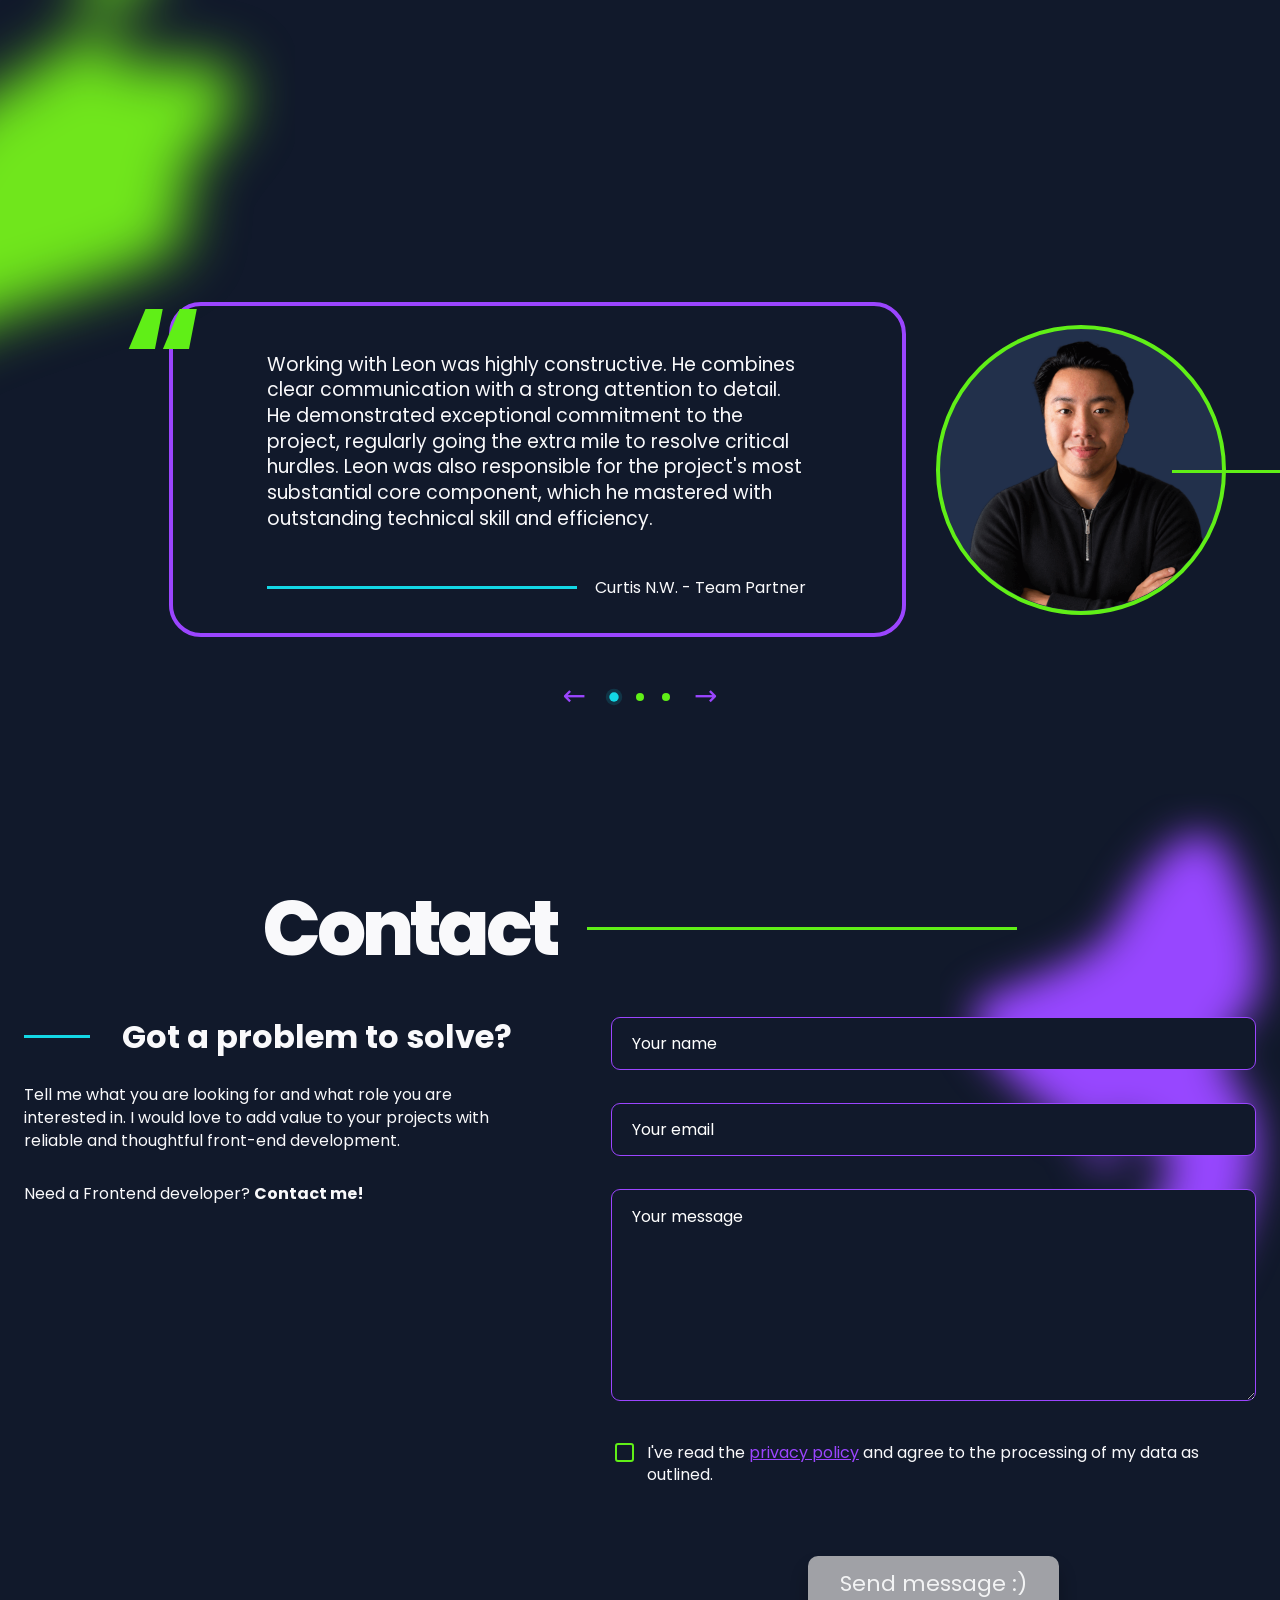
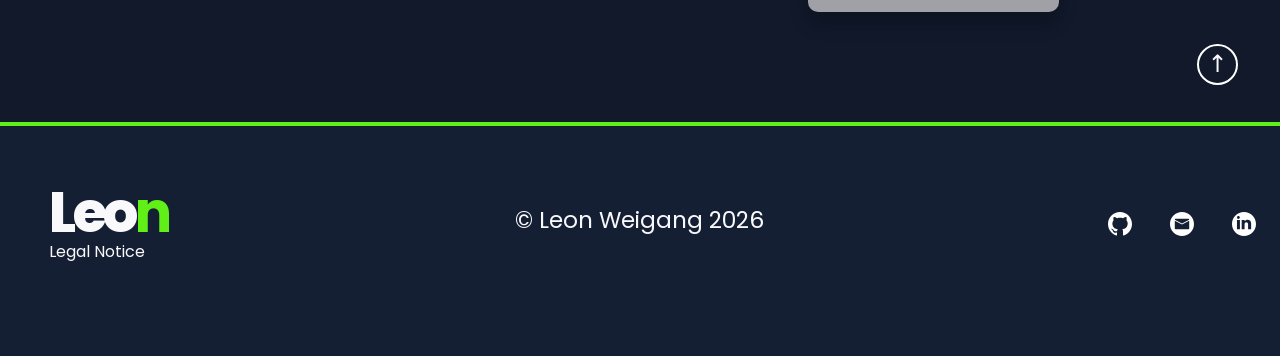
==== commit 8daaad50: "Update: Enhance title and navigation links for improved clarity and consistency; update translations" ====
--- a/index.html
+++ b/index.html
@@ -6,7 +6,7 @@
   <meta name="viewport" content="width=device-width, initial-scale=1">
   <meta name="description" content="Portfolio of Leon Weigang, Frontend Developer.">
   <meta name="theme-color" content="#11192b">
-  <title>Leon Weigang</title>
+  <title>Leon Weigang | Portfolio</title>
   <link rel="icon" href="assets/favicon.svg" type="image/svg+xml">
   <link rel="preconnect" href="https://fonts.googleapis.com">
   <link rel="preconnect" href="https://fonts.gstatic.com" crossorigin>
@@ -25,9 +25,9 @@
       </a>
 
       <nav class="desktop-nav" aria-label="Primary navigation">
-        <a href="#aboutTitle" data-i18n="navAbout">About me</a>
-        <a href="#skills-title" data-i18n="navSkills">Skills</a>
-        <a href="#portfolio-title" data-i18n="navPortfolio">Portfolio</a>
+        <a href="#about" data-i18n="navAbout">About me</a>
+        <a href="#skills" data-i18n="navSkills">Skills</a>
+        <a href="#portfolio" data-i18n="navPortfolio">Portfolio</a>
       </nav>
 
       <div class="header-right">
@@ -45,9 +45,10 @@
 
   <aside class="mobile-menu" id="mobile-menu" aria-hidden="true">
     <nav class="mobile-nav" aria-label="Mobile navigation" data-i18n-aria="mobileNavigation">
-      <a href="#aboutTitle" data-i18n="navAbout">About me</a>
-      <a href="#skills-title" data-i18n="navSkills">Skills</a>
-      <a href="#portfolio-title" data-i18n="navPortfolio">Portfolio</a>
+      <a href="#about" data-i18n="navAbout">About me</a>
+      <a href="#skills" data-i18n="navSkills">Skills</a>
+      <a href="#portfolio" data-i18n="navPortfolio">Portfolio</a>
+      <a href="#contact" data-i18n="navContact">Contact</a>
       <div class="mobile-nav-footer">
         <button type="button" class="language-button" data-language="de" aria-pressed="false">DE</button>
         <button type="button" class="language-button is-active" data-language="en" aria-pressed="true">EN</button>
@@ -90,14 +91,14 @@
       </a>
     </section>
 
-    <section class="about section" aria-labelledby="about-title">
+    <section class="about section" id="about" aria-labelledby="about-title">
       <div class="about-bg-shape" aria-hidden="true"></div>
       <div class="about-bg-green">
         <img src="assets/backgrounds/photo_shadows.svg" alt="" aria-hidden="true">
       </div>
       <div class="page-container about-grid">
         <div class="about-copy reveal reveal-left">
-          <h2 class="section-title" id="aboutTitle" data-i18n="aboutTitle">About me</h2>
+          <h2 class="section-title" data-i18n="aboutTitle">About me</h2>
           <p class="lead-copy" data-i18n-html="aboutLead">Hey there, I'm Leon!<br>
             I'm a frontend developer who enjoys turning ideas into intuitive, responsive and accessible web
             experiences.<br>
@@ -145,6 +146,8 @@
           </div>
           <div class="skill-item"><img src="assets/skills_section/supabase_icon.svg" alt=""><strong>Supabase</strong>
           </div>
+          <div class="skill-item"><img src="assets/skills_section/firebase_icon.svg" alt=""><strong>Firebase</strong>
+          </div>
           <div class="skill-item"><img src="assets/skills_section/git_icon.svg" alt=""><strong>Git</strong></div>
           <div class="skill-item"><img src="assets/skills_section/api_icon.svg" alt=""><strong>REST-API</strong></div>
           <div class="skill-item"><img src="assets/skills_section/scrum_icon.svg" alt=""><strong>Scrum</strong></div>
@@ -154,7 +157,7 @@
             <img src="assets/skills_section/more_learning_icon.svg" alt="">
             <strong>Continually<br>learning</strong>
             <div class="skill-learning-popup" id="learning-popup" role="tooltip" aria-hidden="true">
-              <p data-i18n="learningPopup">I have a special interest in learning</p>
+              <p data-i18n="learningPopup">Currently exploring:</p>
               <div class="skill-learning-popup-items">
                 <span data-i18n="learningPython">Python</span>
                 <span data-i18n="learningKi">Ki</span>
@@ -168,12 +171,13 @@
             <h2 class="section-title" id="skills-title" data-i18n="skillsTitle">Skills</h2>
             <span aria-hidden="true"></span>
           </div>
-          <p data-i18n="skillsText">Highlight your experience of working on different projects using different front-end
-            technologies (such as HTML, CSS, JavaScript, etc.) and emphasise your openness to learning and adapting to
-            new technologies. Mention the importance of continuing education to keep up with the rapid changes in web
-            development.</p>
+          <p data-i18n="skillsText">I use HTML and CSS to build responsive, accessible interfaces and JavaScript and
+            TypeScript to create clear, interactive functionality. With Angular, I can structure larger front-end
+            applications into reusable components, while REST APIs and Supabase help me connect interfaces with data and
+            services. I use Git and Scrum to keep development organized and maintainable.</p>
           <h3 data-i18n-html="skillsQuestion">Looking for <span>another skill?</span></h3>
-          <p data-i18n="skillsQuestionText">Reveal enthusiasm for learning new technologies and frameworks.</p>
+          <p data-i18n="skillsQuestionText">My goal is to combine these skills to build reliable, user-focused
+            interfaces and choose the right technology for each project.</p>
           <a class="cta-button" href="#contact" data-i18n="getInTouch">Get in touch</a>
         </div>
       </div>
@@ -200,8 +204,9 @@
               <div class="project-actions">
                 <a class="project-button project-button-github" href="https://github.com/LeonWeigang-Dev/el_pollo_loco"
                   target="_blank" rel="noopener noreferrer" data-i18n="github">Github</a>
-                <a class="project-button project-button-live" href="https://www.el-pollo-loco.leon-weigang.de/"
-                  target="_blank" rel="noopener noreferrer" data-i18n="liveTest">Live test</a>
+                <a class="project-button project-button-live"
+                  href="https://leonweigang.developerakademie.net/el_pollo_loco/" target="_blank"
+                  rel="noopener noreferrer" data-i18n="liveTest">Live test</a>
               </div>
               <div class="project-info">
                 <h3 data-i18n="projectElPolloLocoTitle">El Pollo Loco</h3>
@@ -219,8 +224,8 @@
               <div class="project-actions">
                 <a class="project-button project-button-github" href="https://github.com/LeonWeigang-Dev/join"
                   target="_blank" rel="noopener noreferrer" data-i18n="github">Github</a>
-                <a class="project-button project-button-live" href="https://www.join.leon-weigang.de/" target="_blank"
-                  rel="noopener noreferrer" data-i18n="liveTest">Live test</a>
+                <a class="project-button project-button-live" href="https://leonweigang.developerakademie.net/join/"
+                  target="_blank" rel="noopener noreferrer" data-i18n="liveTest">Live test</a>
               </div>
               <div class="project-info">
                 <h3 data-i18n="projectJoinTitle">Join</h3>
@@ -286,7 +291,7 @@
           </div>
         </article>
         <div class="testimonial-person">
-          <img src="assets/testimonial_section/curtis.png" alt="testimonial portrait" data-testimonial-image>
+          <img src="assets/testimonial_section/curtis.png" alt="Curtis testimonial portrait" data-testimonial-image>
         </div>
       </div>
       <div class="testimonial-controls" aria-label="Testimonial controls" data-i18n-aria="testimonialControls">
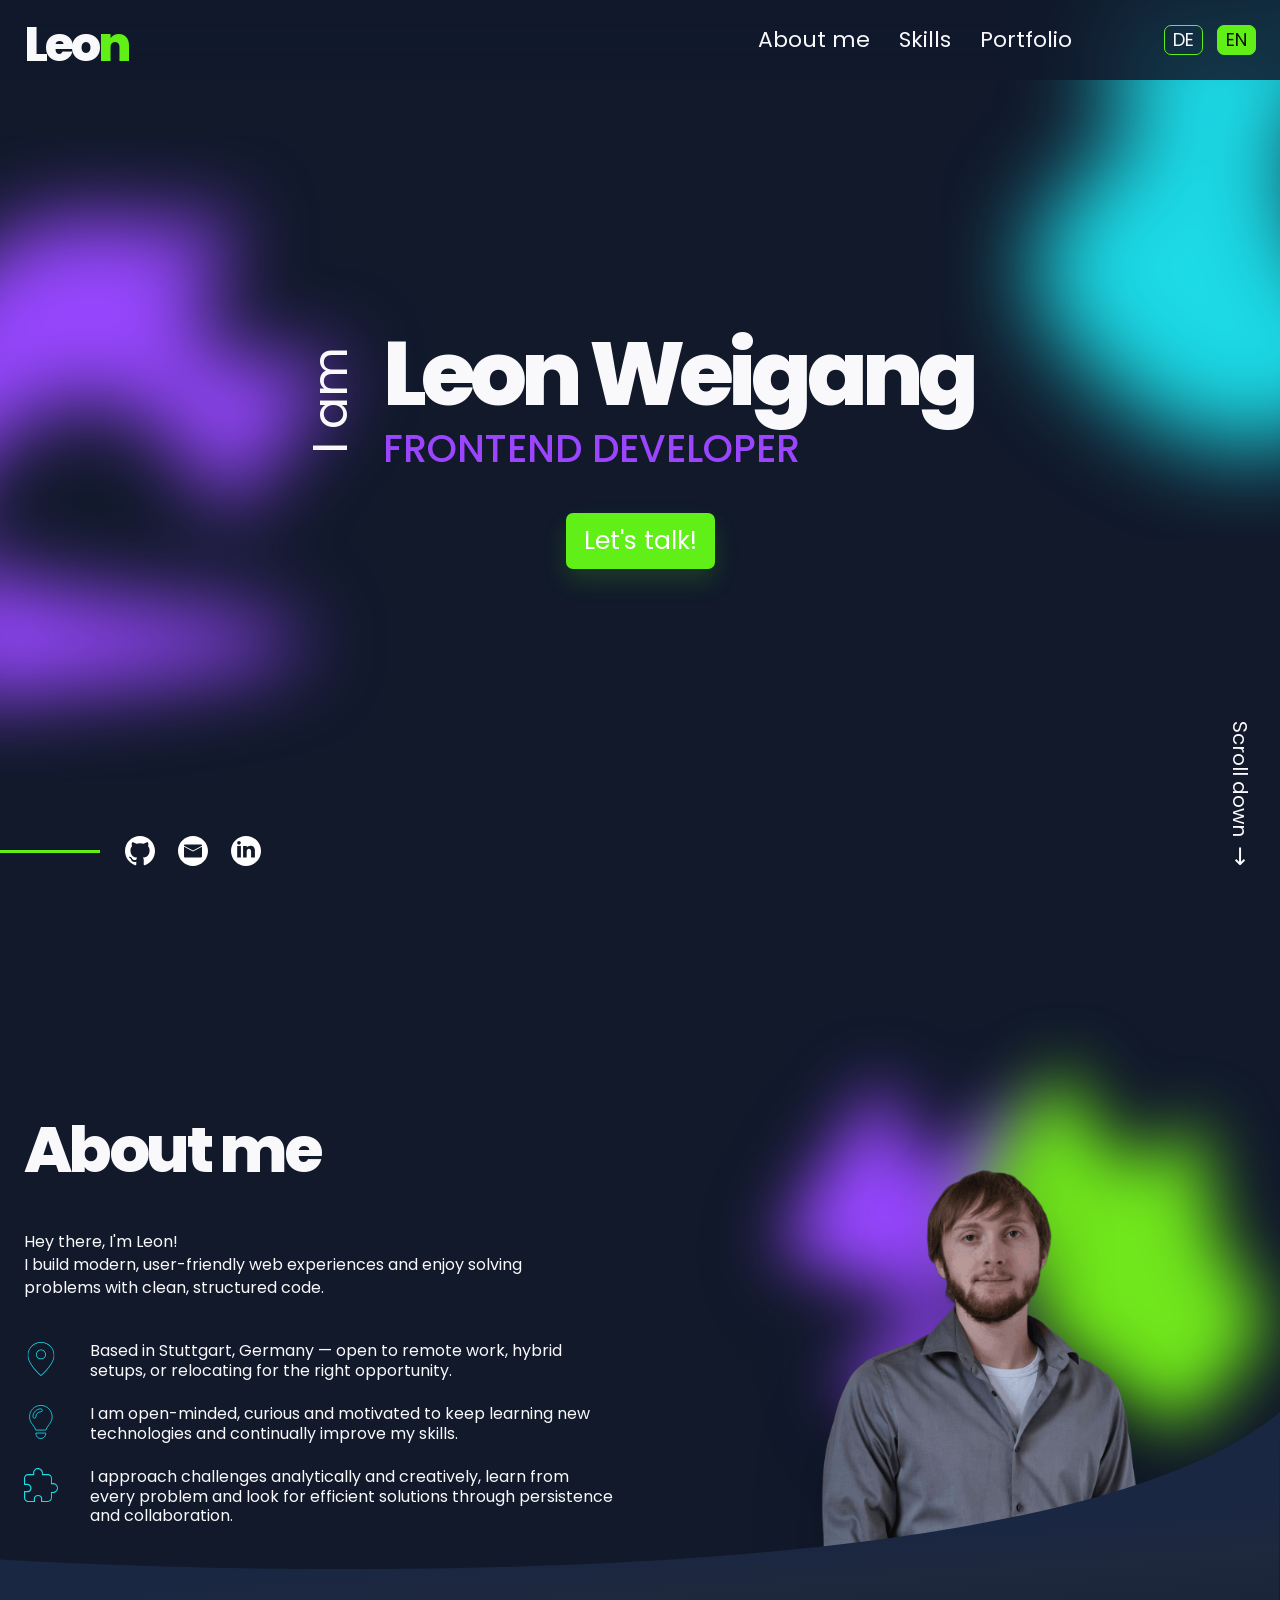
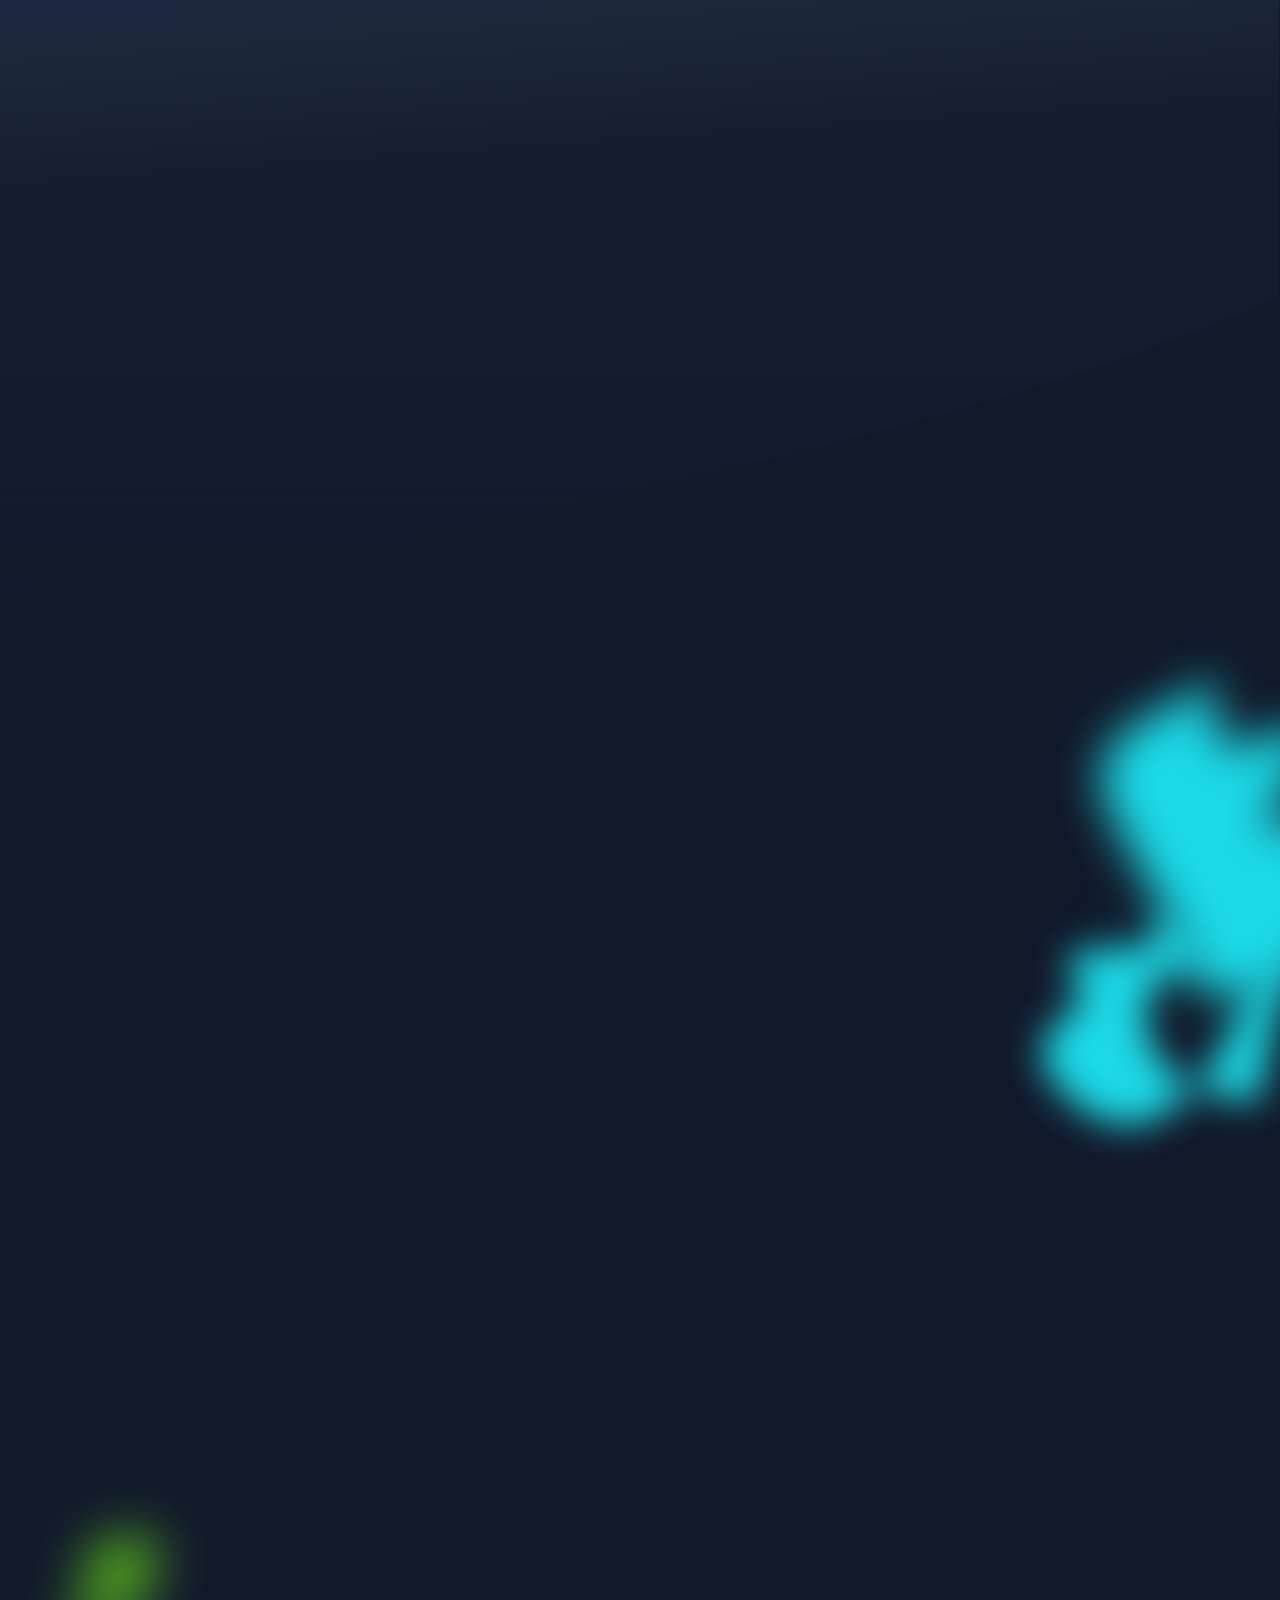
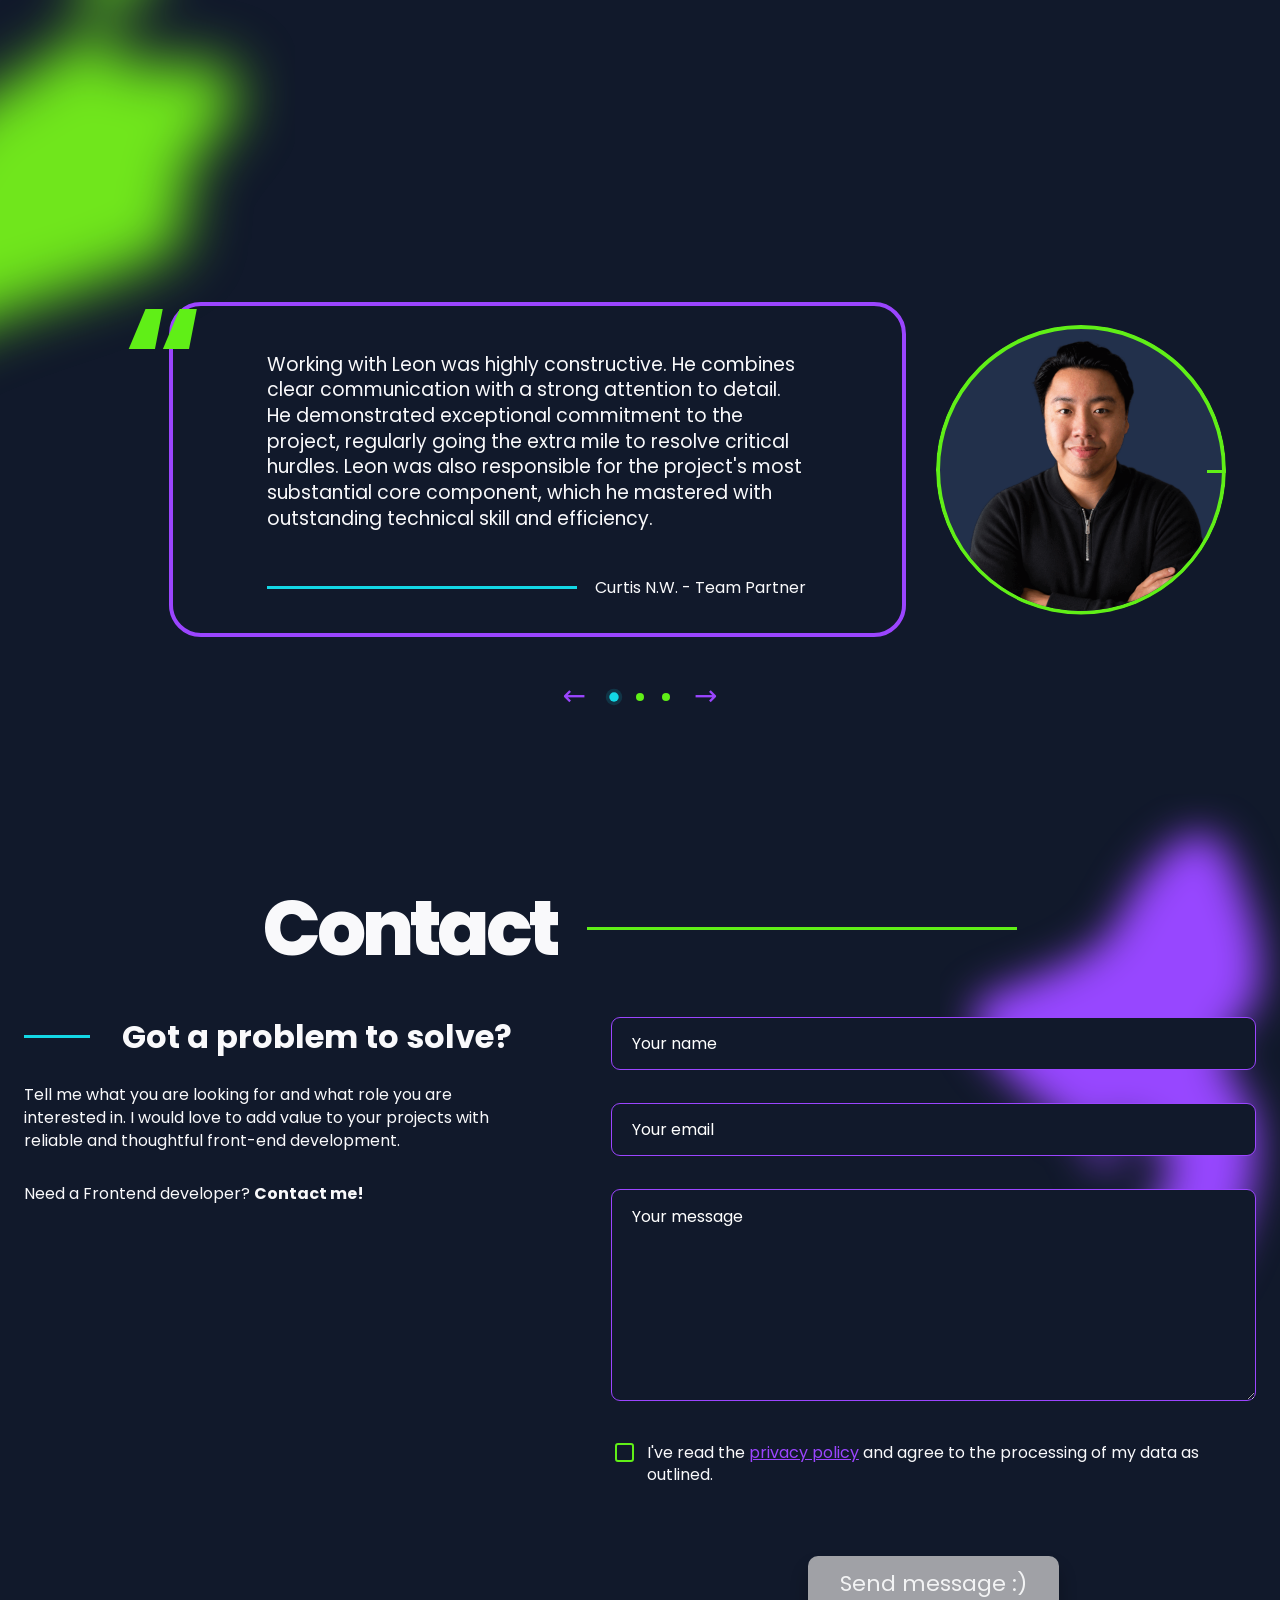
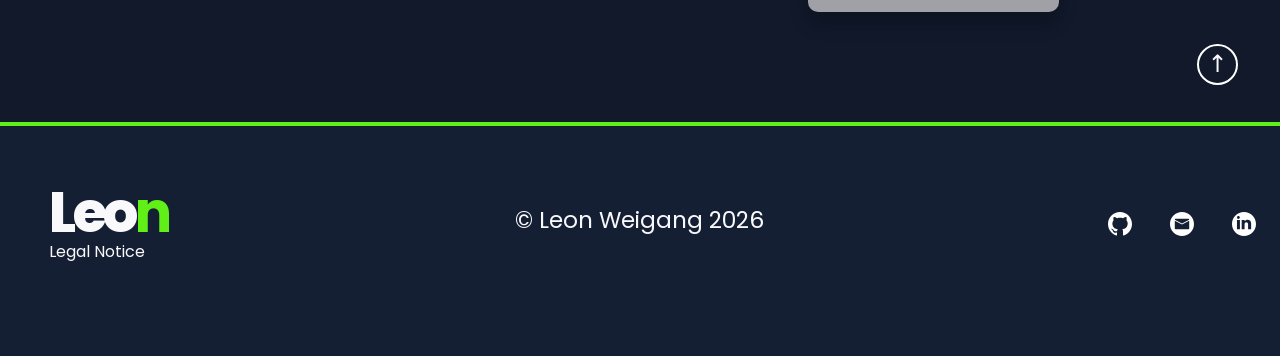
==== commit 8fdcf88b: "Update: Refactor HTML structure for improved navigation and accessibility; enhance CSS styles for re" ====
--- a/index.html
+++ b/index.html
@@ -6,7 +6,7 @@
   <meta name="viewport" content="width=device-width, initial-scale=1">
   <meta name="description" content="Portfolio of Leon Weigang, Frontend Developer.">
   <meta name="theme-color" content="#11192b">
-  <title>Leon Weigang | Portfolio</title>
+  <title>Leon Weigang</title>
   <link rel="icon" href="assets/favicon.svg" type="image/svg+xml">
   <link rel="preconnect" href="https://fonts.googleapis.com">
   <link rel="preconnect" href="https://fonts.gstatic.com" crossorigin>
@@ -25,9 +25,9 @@
       </a>
 
       <nav class="desktop-nav" aria-label="Primary navigation">
-        <a href="#about" data-i18n="navAbout">About me</a>
-        <a href="#skills" data-i18n="navSkills">Skills</a>
-        <a href="#portfolio" data-i18n="navPortfolio">Portfolio</a>
+        <a href="#aboutTitle" data-i18n="navAbout">About me</a>
+        <a href="#skills-title" data-i18n="navSkills">Skills</a>
+        <a href="#portfolio-title" data-i18n="navPortfolio">Portfolio</a>
       </nav>
 
       <div class="header-right">
@@ -45,10 +45,9 @@
 
   <aside class="mobile-menu" id="mobile-menu" aria-hidden="true">
     <nav class="mobile-nav" aria-label="Mobile navigation" data-i18n-aria="mobileNavigation">
-      <a href="#about" data-i18n="navAbout">About me</a>
-      <a href="#skills" data-i18n="navSkills">Skills</a>
-      <a href="#portfolio" data-i18n="navPortfolio">Portfolio</a>
-      <a href="#contact" data-i18n="navContact">Contact</a>
+      <a href="#aboutTitle" data-i18n="navAbout">About me</a>
+      <a href="#skills-title" data-i18n="navSkills">Skills</a>
+      <a href="#portfolio-title" data-i18n="navPortfolio">Portfolio</a>
       <div class="mobile-nav-footer">
         <button type="button" class="language-button" data-language="de" aria-pressed="false">DE</button>
         <button type="button" class="language-button is-active" data-language="en" aria-pressed="true">EN</button>
@@ -91,14 +90,14 @@
       </a>
     </section>
 
-    <section class="about section" id="about" aria-labelledby="about-title">
+    <section class="about section" aria-labelledby="about-title">
       <div class="about-bg-shape" aria-hidden="true"></div>
       <div class="about-bg-green">
         <img src="assets/backgrounds/photo_shadows.svg" alt="" aria-hidden="true">
       </div>
       <div class="page-container about-grid">
         <div class="about-copy reveal reveal-left">
-          <h2 class="section-title" data-i18n="aboutTitle">About me</h2>
+          <h2 class="section-title" id="aboutTitle" data-i18n="aboutTitle">About me</h2>
           <p class="lead-copy" data-i18n-html="aboutLead">Hey there, I'm Leon!<br>
             I'm a frontend developer who enjoys turning ideas into intuitive, responsive and accessible web
             experiences.<br>
@@ -157,7 +156,7 @@
             <img src="assets/skills_section/more_learning_icon.svg" alt="">
             <strong>Continually<br>learning</strong>
             <div class="skill-learning-popup" id="learning-popup" role="tooltip" aria-hidden="true">
-              <p data-i18n="learningPopup">Currently exploring:</p>
+              <p data-i18n="learningPopup">I have a special interest in learning</p>
               <div class="skill-learning-popup-items">
                 <span data-i18n="learningPython">Python</span>
                 <span data-i18n="learningKi">Ki</span>
@@ -171,13 +170,12 @@
             <h2 class="section-title" id="skills-title" data-i18n="skillsTitle">Skills</h2>
             <span aria-hidden="true"></span>
           </div>
-          <p data-i18n="skillsText">I use HTML and CSS to build responsive, accessible interfaces and JavaScript and
-            TypeScript to create clear, interactive functionality. With Angular, I can structure larger front-end
-            applications into reusable components, while REST APIs and Supabase help me connect interfaces with data and
-            services. I use Git and Scrum to keep development organized and maintainable.</p>
+          <p data-i18n="skillsText">Highlight your experience of working on different projects using different front-end
+            technologies (such as HTML, CSS, JavaScript, etc.) and emphasise your openness to learning and adapting to
+            new technologies. Mention the importance of continuing education to keep up with the rapid changes in web
+            development.</p>
           <h3 data-i18n-html="skillsQuestion">Looking for <span>another skill?</span></h3>
-          <p data-i18n="skillsQuestionText">My goal is to combine these skills to build reliable, user-focused
-            interfaces and choose the right technology for each project.</p>
+          <p data-i18n="skillsQuestionText">Reveal enthusiasm for learning new technologies and frameworks.</p>
           <a class="cta-button" href="#contact" data-i18n="getInTouch">Get in touch</a>
         </div>
       </div>
@@ -204,9 +202,8 @@
               <div class="project-actions">
                 <a class="project-button project-button-github" href="https://github.com/LeonWeigang-Dev/el_pollo_loco"
                   target="_blank" rel="noopener noreferrer" data-i18n="github">Github</a>
-                <a class="project-button project-button-live"
-                  href="https://leonweigang.developerakademie.net/el_pollo_loco/" target="_blank"
-                  rel="noopener noreferrer" data-i18n="liveTest">Live test</a>
+                <a class="project-button project-button-live" href="https://www.el-pollo-loco.leon-weigang.de/"
+                  target="_blank" rel="noopener noreferrer" data-i18n="liveTest">Live test</a>
               </div>
               <div class="project-info">
                 <h3 data-i18n="projectElPolloLocoTitle">El Pollo Loco</h3>
@@ -224,8 +221,8 @@
               <div class="project-actions">
                 <a class="project-button project-button-github" href="https://github.com/LeonWeigang-Dev/join"
                   target="_blank" rel="noopener noreferrer" data-i18n="github">Github</a>
-                <a class="project-button project-button-live" href="https://leonweigang.developerakademie.net/join/"
-                  target="_blank" rel="noopener noreferrer" data-i18n="liveTest">Live test</a>
+                <a class="project-button project-button-live" href="https://www.join.leon-weigang.de/" target="_blank"
+                  rel="noopener noreferrer" data-i18n="liveTest">Live test</a>
               </div>
               <div class="project-info">
                 <h3 data-i18n="projectJoinTitle">Join</h3>
@@ -291,7 +288,7 @@
           </div>
         </article>
         <div class="testimonial-person">
-          <img src="assets/testimonial_section/curtis.png" alt="Curtis testimonial portrait" data-testimonial-image>
+          <img src="assets/testimonial_section/curtis.png" alt="testimonial portrait" data-testimonial-image>
         </div>
       </div>
       <div class="testimonial-controls" aria-label="Testimonial controls" data-i18n-aria="testimonialControls">
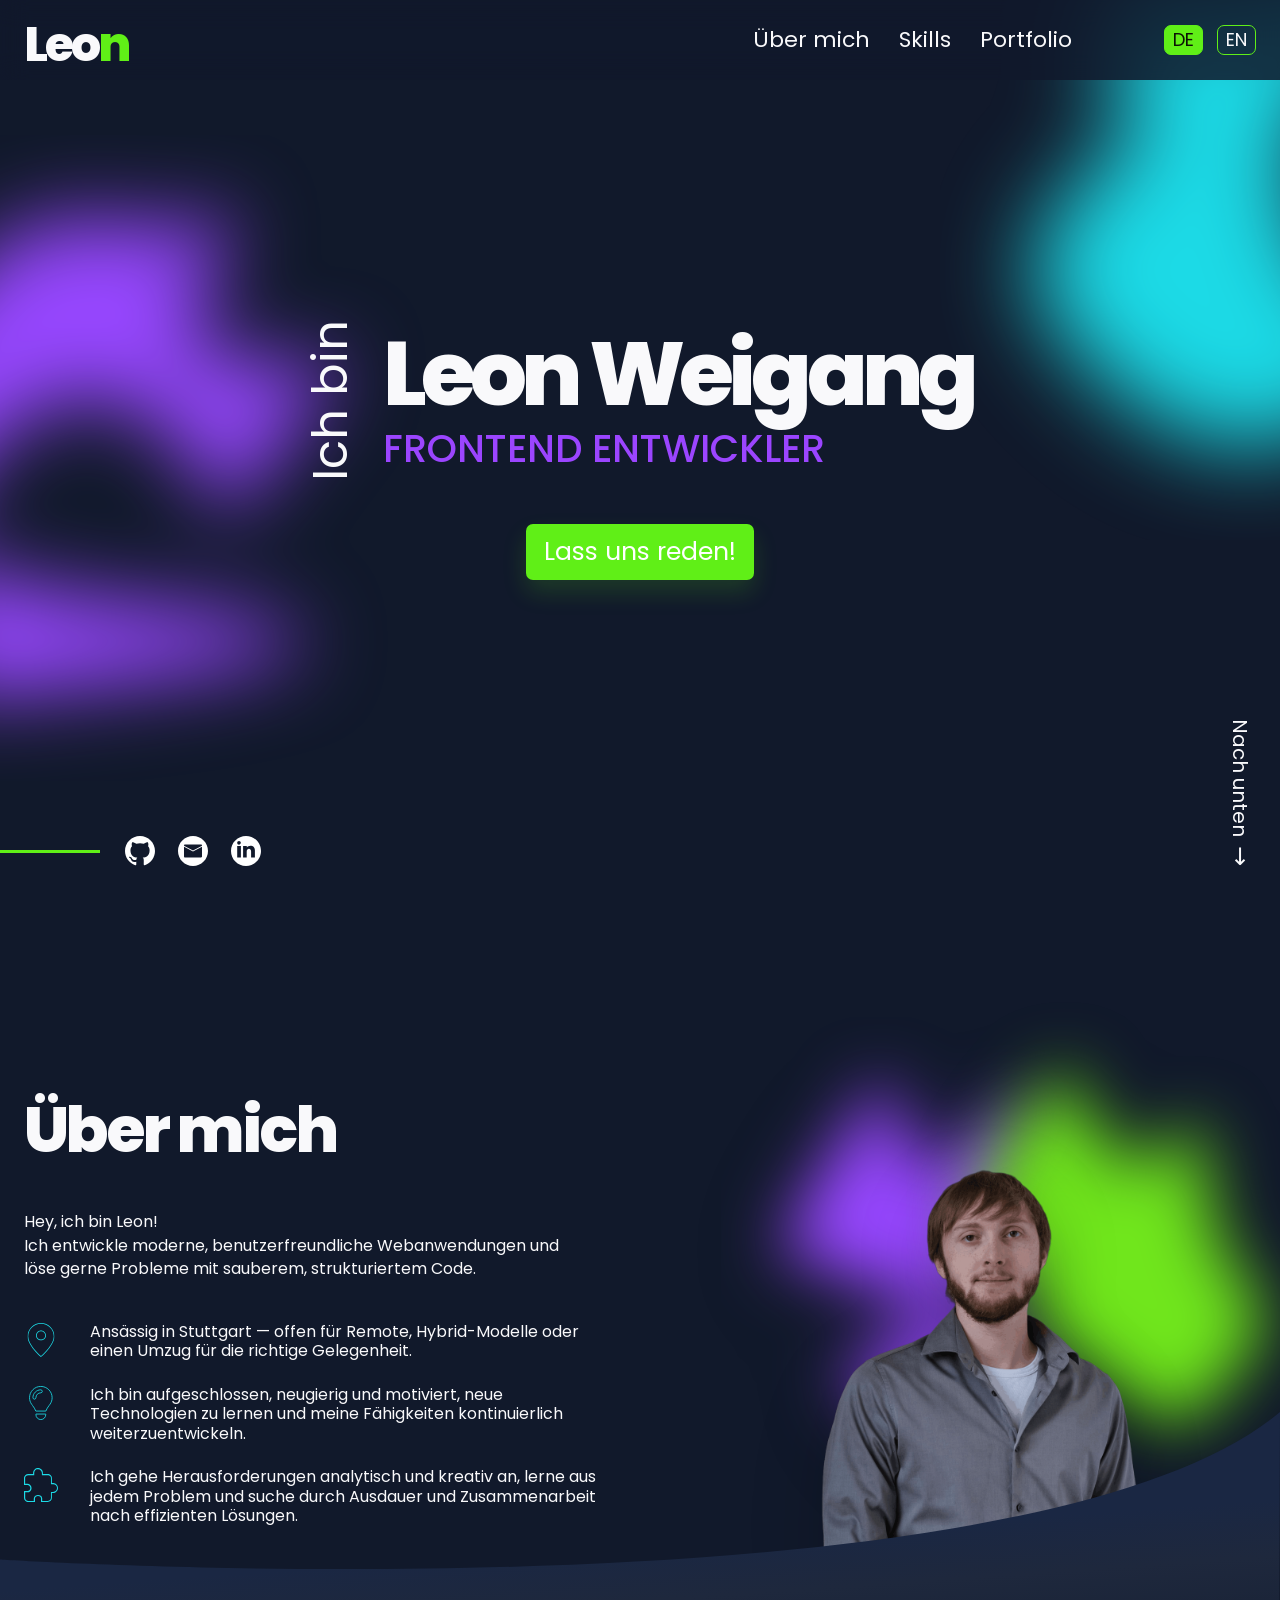
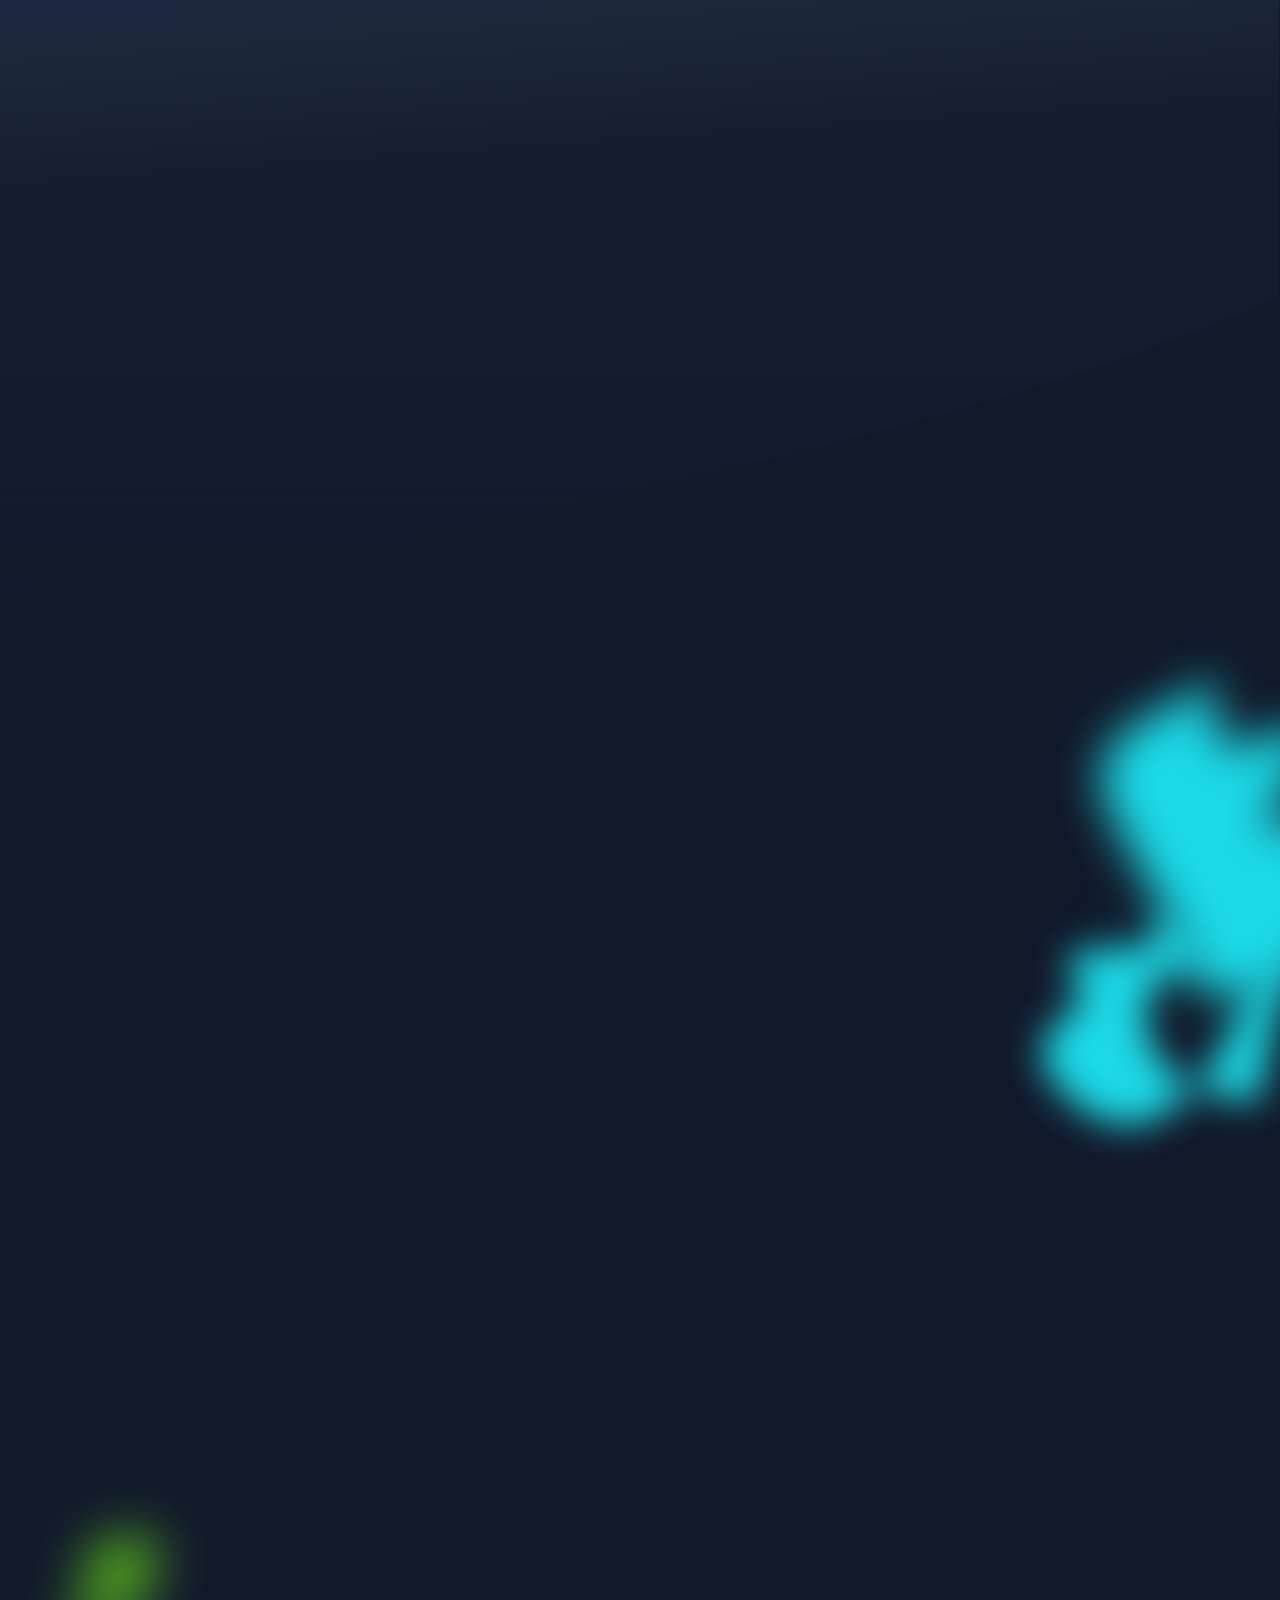
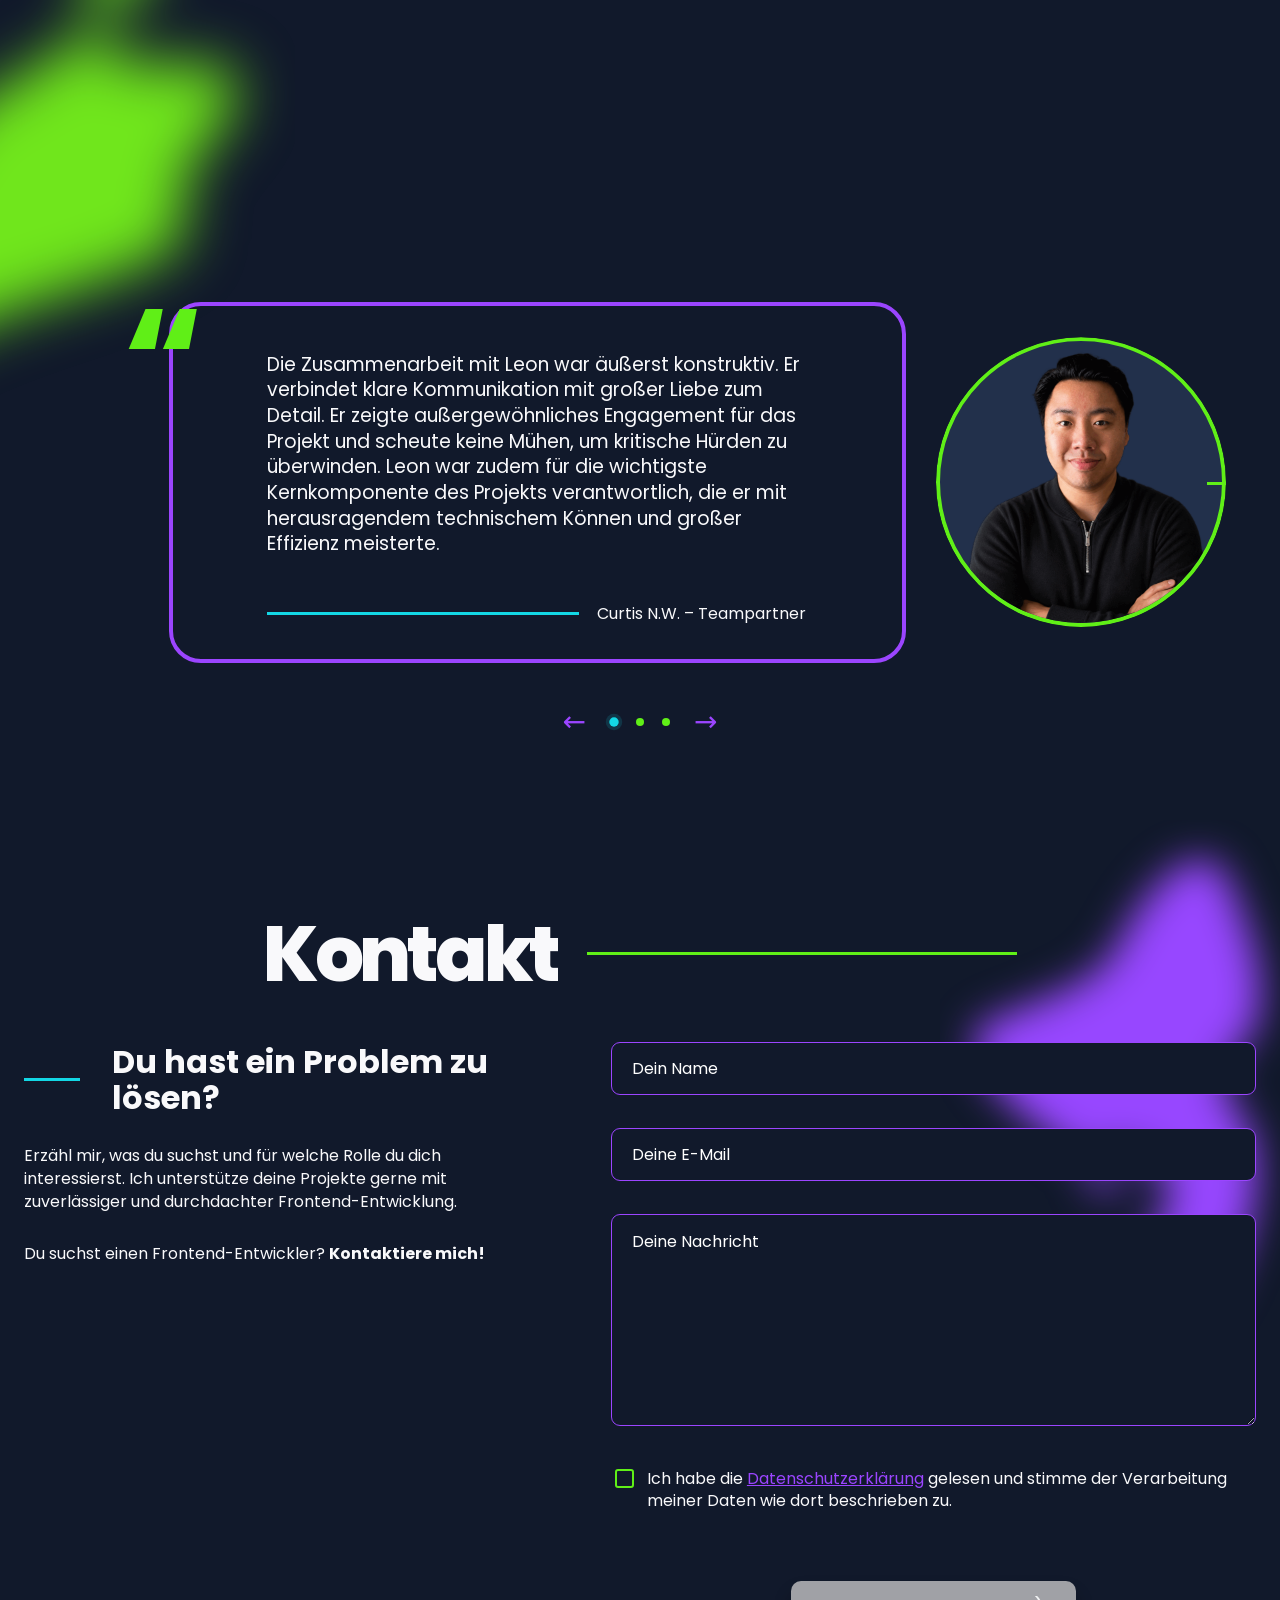
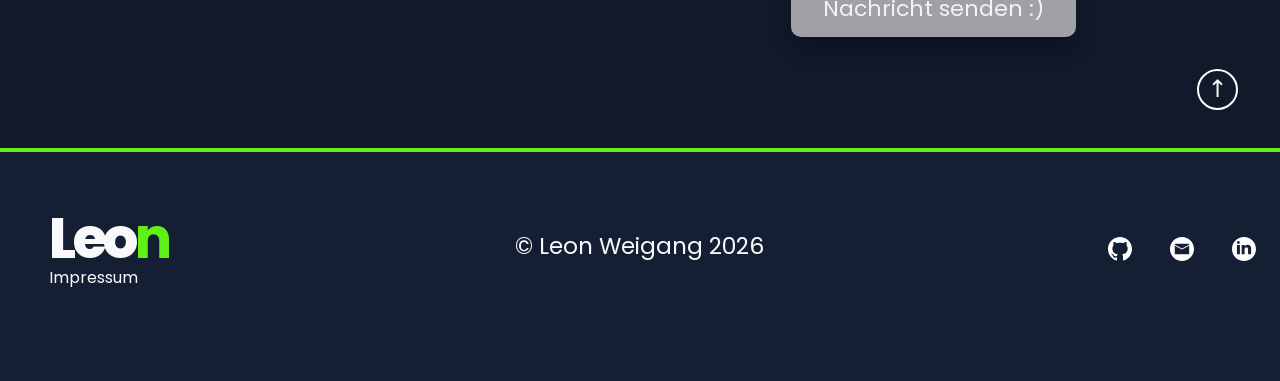
==== commit 4137a2eb: "Update: Fix language button states and default language to improve accessibility and user experience" ====
--- a/index.html
+++ b/index.html
@@ -32,8 +32,8 @@
 
       <div class="header-right">
         <div class="language-switch" aria-label="Language switcher" data-i18n-aria="languageSwitcher">
-          <button type="button" class="language-button" data-language="de" aria-pressed="false">DE</button>
-          <button type="button" class="language-button is-active" data-language="en" aria-pressed="true">EN</button>
+          <button type="button" class="language-button is-active" data-language="de" aria-pressed="false">DE</button>
+          <button type="button" class="language-button" data-language="en" aria-pressed="true">EN</button>
         </div>
         <button class="menu-toggle" type="button" aria-expanded="false" aria-controls="mobile-menu"
           aria-label="Open menu" data-i18n-aria="menuOpen">
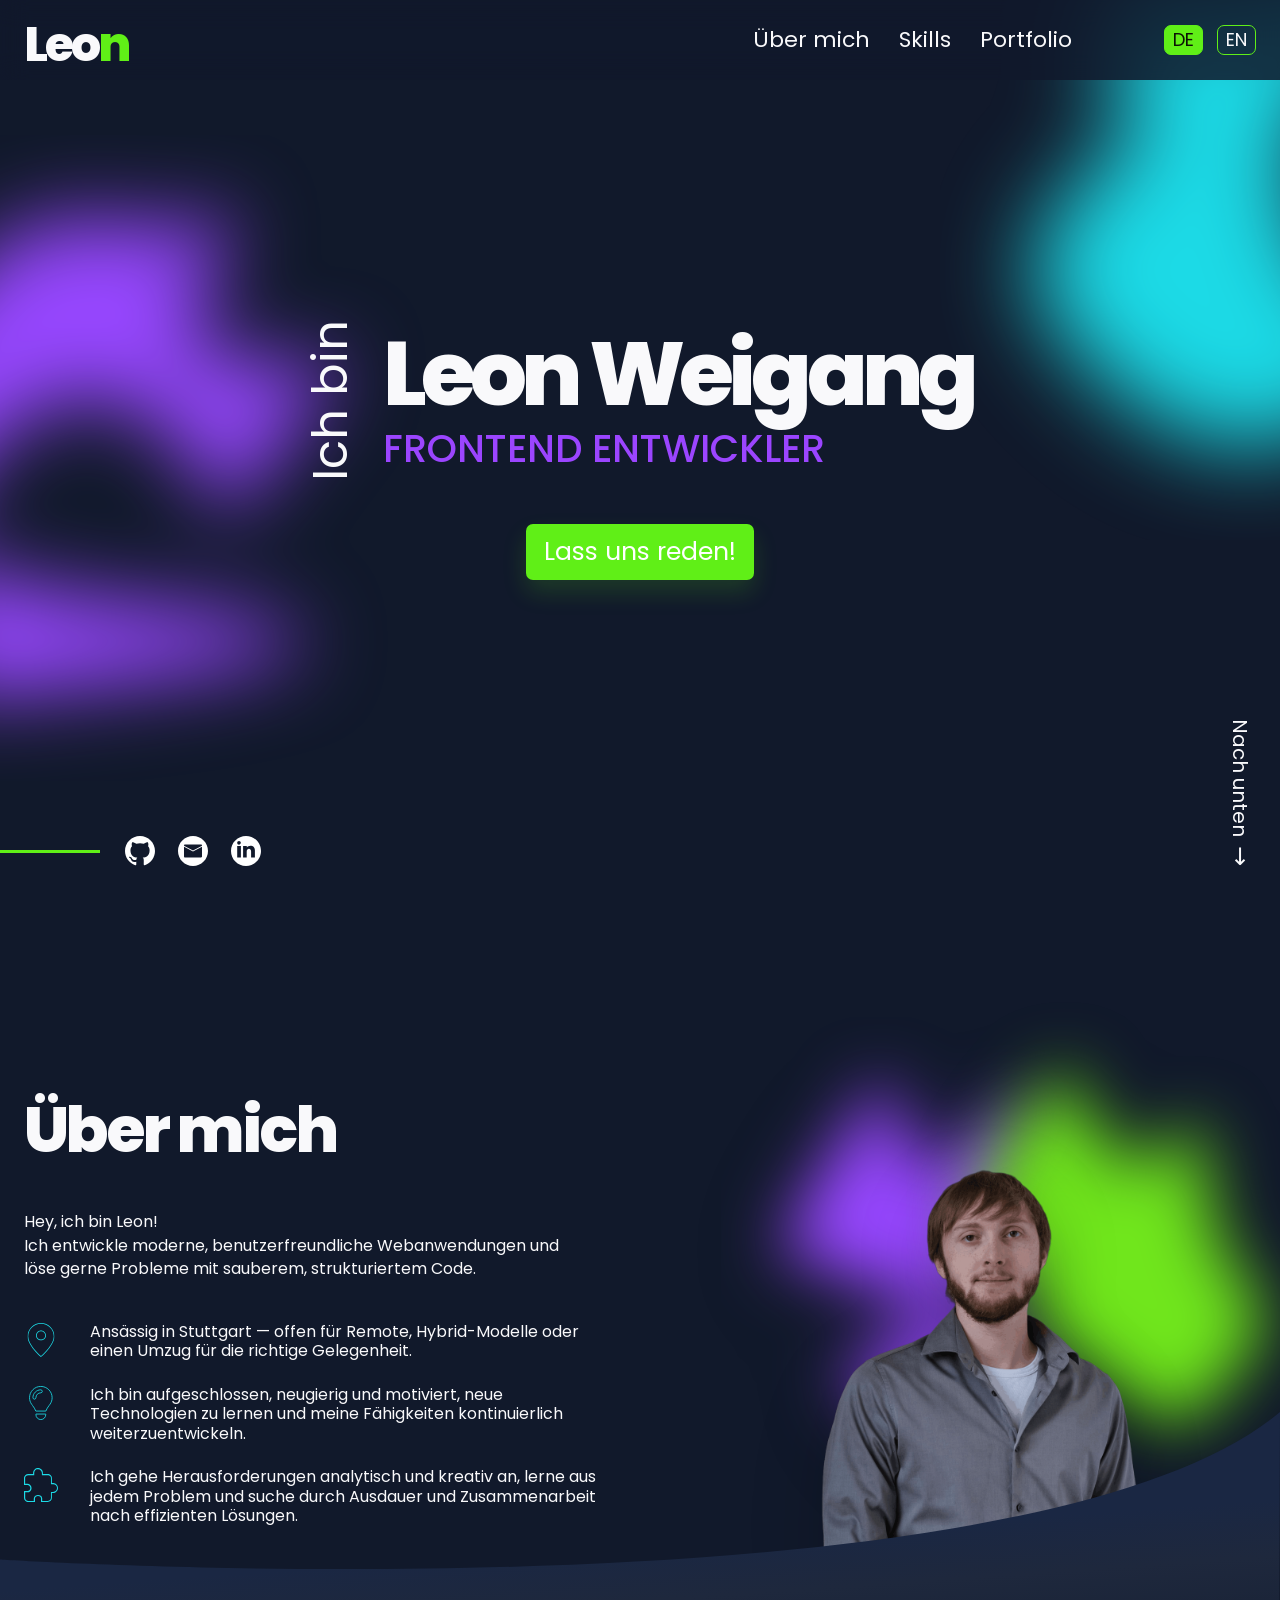
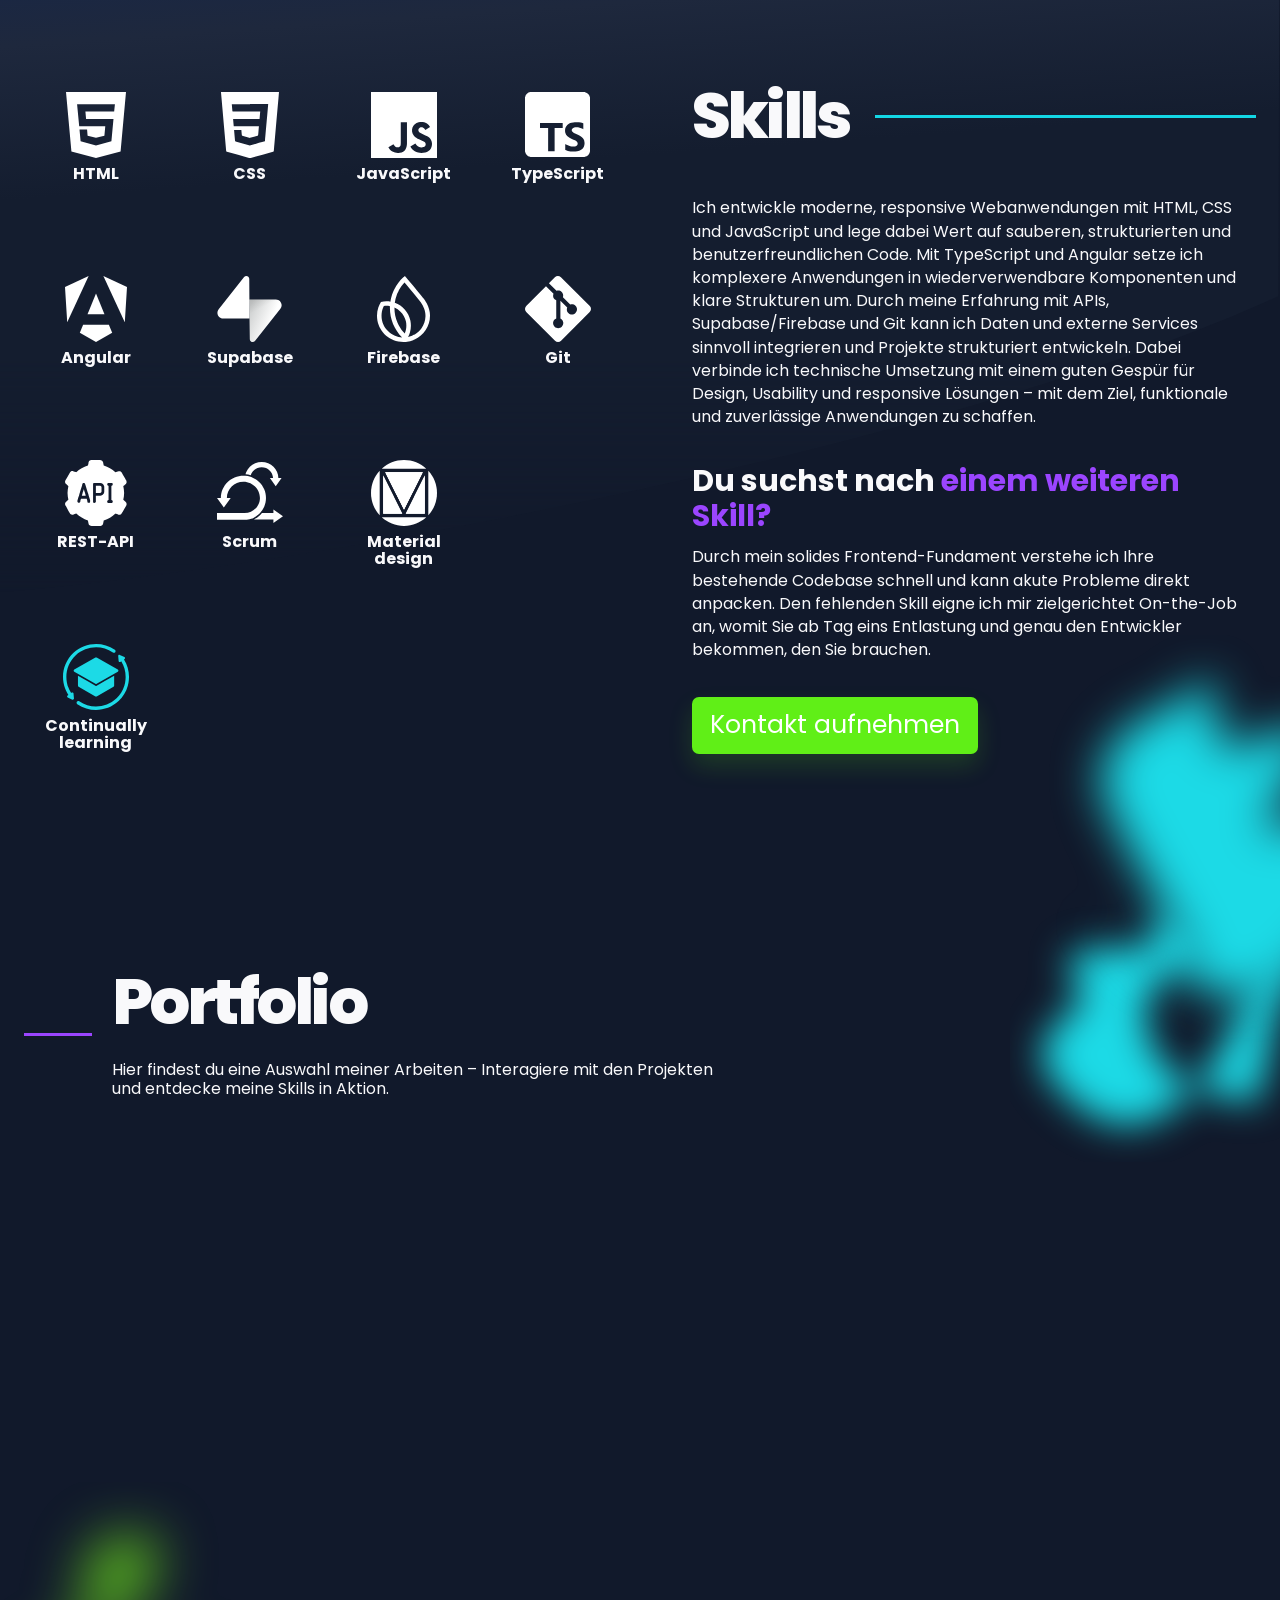
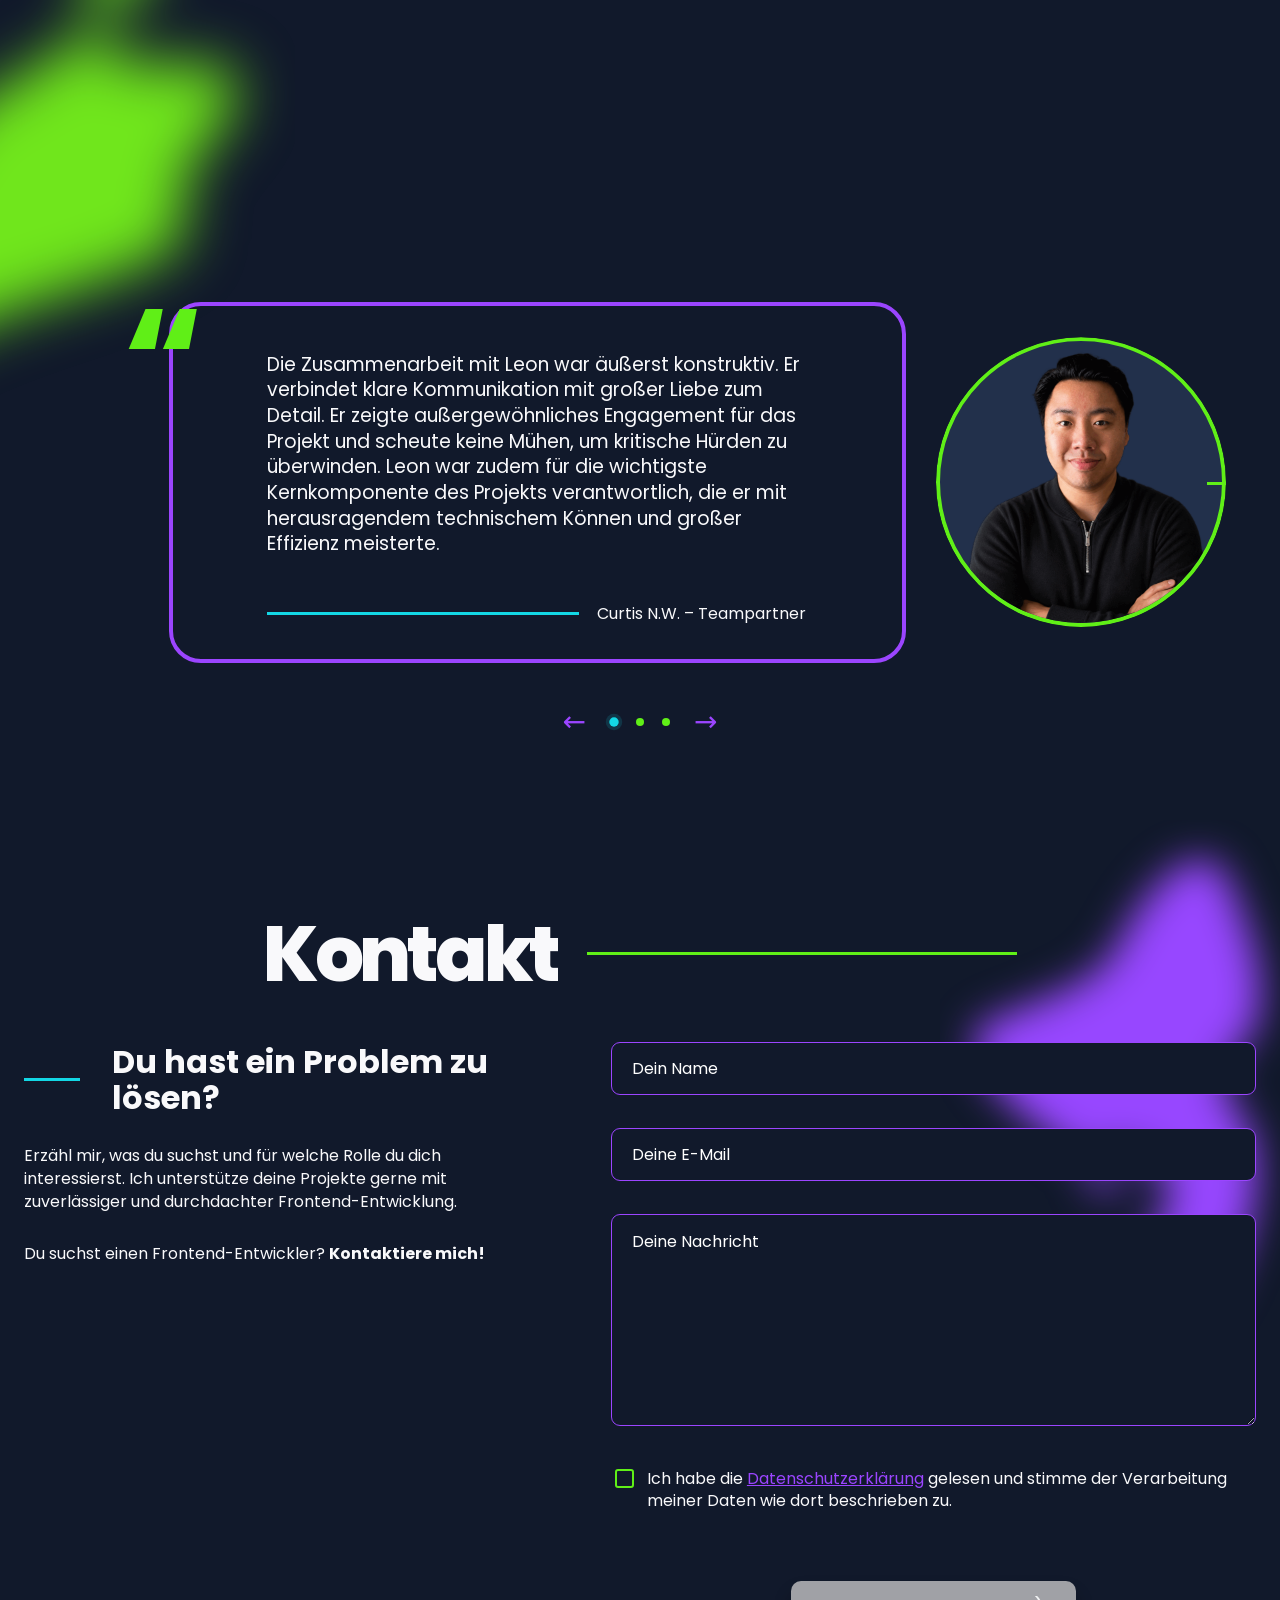
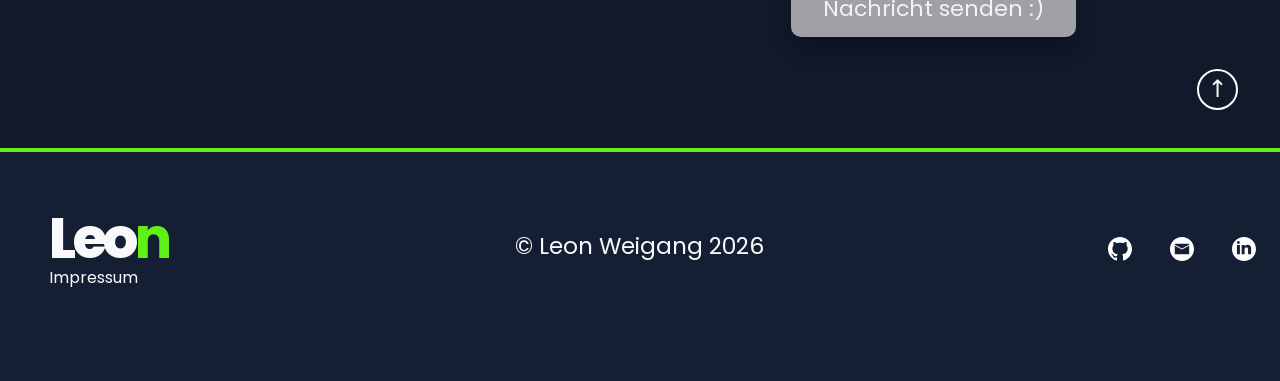
==== commit 35f3b522: "Update: Correct LinkedIn profile URL in header and footer for accuracy" ====
--- a/index.html
+++ b/index.html
@@ -79,7 +79,7 @@
         <a href="mailto:maxim.orlando@web.de" aria-label="Email">
           <img src="assets/hero_section/mail_icon.svg" alt="">
         </a>
-        <a href="https://www.linkedin.com/in/leon-weigang-89b358378/" target="_blank" rel="noopener noreferrer"
+        <a href="https://www.linkedin.com/in/leon-weigang" target="_blank" rel="noopener noreferrer"
           aria-label="LinkedIn">
           <img src="assets/hero_section/linkedin_icon.svg" alt="">
         </a>
@@ -365,7 +365,7 @@
             src="assets/footer_section/github_icon.svg" alt=""></a>
         <a href="mailto:maxim.orlando@web.de" aria-label="Email"><img src="assets/footer_section/mail_icon.svg"
             alt=""></a>
-        <a href="https://www.linkedin.com/in/leon-weigang-89b358378/" target="_blank" rel="noopener noreferrer"
+        <a href="https://www.linkedin.com/in/leon-weigang" target="_blank" rel="noopener noreferrer"
           aria-label="LinkedIn"><img src="assets/footer_section/linkedIn_icon.svg" alt=""></a>
       </div>
     </div>
